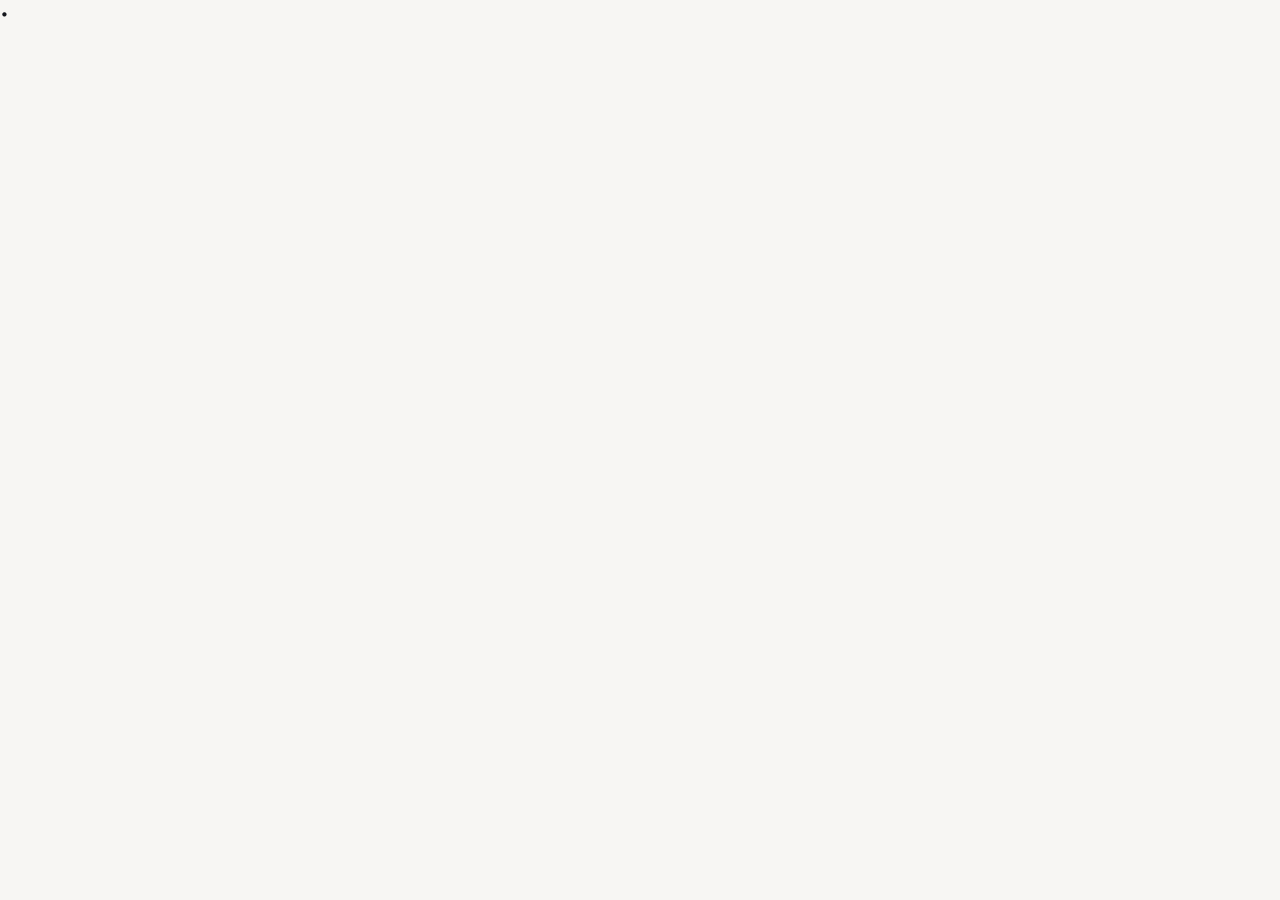
==== about.html @ 6ec67ba0 "first commit" ====
<!DOCTYPE html>
<html lang="en">
<head>
    <meta charset="UTF-8" />
    <meta name="viewport" content="width=device-width, initial-scale=1.0" />
    <title>About · Daniel Ogunlade</title>
    <link rel="preconnect" href="https://fonts.googleapis.com" />
    <link href="https://fonts.googleapis.com/css2?family=Sora:wght@400;500;600;700;800&family=Inter:wght@300;400;500;600&family=IBM+Plex+Mono:wght@400;500;600&display=swap" rel="stylesheet" />
    <link rel="shortcut icon" href="images\logo\favicon.ico" type="image/x-icon" />
    <link rel="stylesheet" href="https://cdn.jsdelivr.net/npm/bootstrap-icons@1.11.3/font/bootstrap-icons.min.css" />
    <link rel="stylesheet" href="assets/css/style.css" />
    <script src="assets/js/theme-init.js"></script>
</head>
<body>


•



    <script src="assets/js/script.js"></script>
</body>
</html>
---- assets/css/style.css ----
:root,
[data-theme="light"] {
  --bg: #F7F6F3;
  --surface: #FFFFFF;
  --ink: #15171C;
  --muted: #5B6270;
  --muted-2: #8A8F9C;
  --border: #E5E3DD;
  --orange: #FF6B35;
  --orange-2: #CC4400;
  --orange-soft: #FFF0E8;
  --teal: #0E8C7F;
  --code-bg: #EFEDE7;
  --shadow: rgba(21, 23, 28, 0.06);
  --shadow-md: rgba(21, 23, 28, 0.12);
}

[data-theme="dark"] {
  --bg: #14151A;
  --surface: #1A1C23;
  --ink: #EDEEF2;
  --muted: #9CA1B0;
  --muted-2: #686D7C;
  --border: #2B2D36;
  --orange: #FF7D4D;
  --orange-2: #CC4400;
  --orange-soft: #2A1B12;
  --teal: #3FCBB8;
  --code-bg: #20222B;
  --shadow: rgba(0, 0, 0, 0.35);
  --shadow-md: rgba(0, 0, 0, 0.5);
}

* { box-sizing: border-box; margin: 0; padding: 0; }
html { scroll-behavior: smooth; }
body {
  background: var(--bg);
  color: var(--ink);
  font-family: 'Inter', sans-serif;
  font-weight: 300;
  line-height: 1.7;
  transition: background 0.25s, color 0.25s;
  overflow-x: hidden;
}

body.mobile-nav-open {
  overflow: hidden;
}

a { color: inherit; text-decoration: none; }

::selection { background: var(--orange); color: #fff; }

.wrap {
  max-width: 1100px;
  margin: 0 auto;
  padding: 0 1.75rem;
}

.eyebrow {
  font-family: 'IBM Plex Mono', monospace;
  font-size: 0.75rem;
  color: var(--orange);
  letter-spacing: 0.02em;
  display: inline-flex;
  align-items: center;
  gap: 0.55rem;
  margin-bottom: 1rem;
  text-transform: uppercase;
}

.eyebrow::before {
  content: '';
  width: 7px;
  height: 7px;
  background: var(--orange);
  border-radius: 1px;
  transform: rotate(45deg);
  flex-shrink: 0;
}

.font-display { font-family: 'Sora', sans-serif; }
.font-mono { font-family: 'IBM Plex Mono', monospace; }

nav {
  position: sticky;
  top: 0;
  z-index: 200;
  padding: 1rem 0;
  background: color-mix(in srgb, var(--bg) 88%, transparent);
  backdrop-filter: blur(14px);
  border-bottom: 1px solid var(--border);
}

nav .wrap {
  display: flex;
  align-items: center;
  justify-content: space-between;
  gap: 1rem;
}

.mobile-nav-toggle,
.mobile-nav-close {
  display: none;
  border: 1px solid var(--border);
  background: var(--surface);
  color: var(--muted);
  width: 40px;
  height: 40px;
  border-radius: 10px;
  align-items: center;
  justify-content: center;
  cursor: pointer;
}

.mobile-nav-overlay {
  position: fixed;
  inset: 0;
  background: rgba(15, 17, 24, 0.45);
  backdrop-filter: blur(4px);
  opacity: 0;
  visibility: hidden;
  transition: all 0.25s ease;
  z-index: 240;
}

.mobile-nav-overlay.active {
  opacity: 1;
  visibility: visible;
}

.mobile-nav-panel {
  position: fixed;
  top: 0;
  right: 0;
  width: min(320px, 86vw);
  height: 100vh;
  background: var(--surface);
  border-left: 1px solid var(--border);
  box-shadow: -12px 0 40px var(--shadow-md);
  transform: translateX(102%);
  transition: transform 0.28s ease;
  z-index: 260;
  padding: 1.2rem;
}

.mobile-nav-panel.active {
  transform: translateX(0);
}

.mobile-nav-head {
  display: flex;
  justify-content: space-between;
  align-items: center;
  margin-bottom: 1.2rem;
}

.mobile-nav-links {
  list-style: none;
  display: grid;
  gap: 0.4rem;
}

.mobile-nav-links a {
  display: block;
  padding: 0.8rem 0.7rem;
  border-radius: 10px;
  color: var(--muted);
}

.mobile-nav-links a:hover,
.mobile-nav-links a.active {
  background: var(--orange-soft);
  color: var(--orange);
}

.nav-logo {
  font-family: 'Sora', sans-serif;
  font-weight: 700;
  font-size: 1.05rem;
  display: inline-flex;
  align-items: center;
  gap: 0.4rem;
}

.nav-logo .bracket { color: var(--orange); }

.nav-links {
  display: flex;
  align-items: center;
  gap: 1.2rem;
  list-style: none;
}

.nav-links a {
  color: var(--muted);
  font-size: 0.92rem;
  transition: color 0.2s ease;
}

.nav-links a:hover,
.nav-links a.active {
  color: var(--ink);
}

.nav-right {
  display: flex;
  align-items: center;
  gap: 0.75rem;
}

.theme-toggle {
  width: 38px;
  height: 38px;
  border-radius: 9px;
  border: 1px solid var(--border);
  background: var(--surface);
  color: var(--muted);
  display: flex;
  align-items: center;
  justify-content: center;
  cursor: pointer;
}

.theme-toggle:hover { color: var(--orange); border-color: var(--orange); }

.hero {
  padding: 4.5rem 0 2rem;
}

.hero-card,
.panel,
.project-card,
.summary-panel,
.contact-card,
.cred-card,
.skill-card {
  background: var(--surface);
  border: 1px solid var(--border);
  border-radius: 24px;
  box-shadow: 0 14px 38px var(--shadow);
}

.hero-card {
  display: grid;
  grid-template-columns: 1.1fr 0.9fr;
  gap: 2rem;
  align-items: center;
  padding: 2rem;
  position: relative;
  overflow: hidden;
  isolation: isolate;
  background: linear-gradient(135deg, color-mix(in srgb, var(--surface) 92%, transparent), color-mix(in srgb, var(--orange-soft) 35%, transparent));
}

.hero-card::before,
.hero-card::after {
  content: '';
  position: absolute;
  border-radius: 999px;
  filter: blur(20px);
  opacity: 0.4;
  z-index: -1;
}

.hero-card::before {
  width: 180px;
  height: 180px;
  background: var(--orange);
  top: -50px;
  right: -40px;
}

.hero-card::after {
  width: 140px;
  height: 140px;
  background: var(--teal);
  bottom: -40px;
  left: -20px;
}

.hero-title {
  font-family: 'Sora', sans-serif;
  font-size: clamp(2rem, 4vw, 3rem);
  line-height: 1.1;
  margin-bottom: 1rem;
  letter-spacing: -0.02em;
}

.hero-copy {
  color: var(--muted);
  max-width: 620px;
  font-size: 1rem;
  line-height: 1.8;
}

.hero-actions {
  display: flex;
  gap: 0.8rem;
  flex-wrap: wrap;
  margin-top: 1.4rem;
}

.btn-primary,
.btn-secondary {
  display: inline-flex;
  align-items: center;
  justify-content: center;
  gap: 0.5rem;
  padding: 0.8rem 1.1rem;
  border-radius: 999px;
  font-weight: 600;
  border: 1px solid transparent;
  transition: transform 0.2s ease, box-shadow 0.2s ease;
}

.btn-primary {
  background: var(--orange);
  color: #fff;
}

.btn-secondary {
  background: var(--surface);
  color: var(--ink);
  border-color: var(--border);
}

.btn-primary:hover,
.btn-secondary:hover {
  transform: translateY(-2px);
}

.page-section {
  padding: 2rem 0 3rem;
}

.section-head {
  margin-bottom: 1.2rem;
}

.section-head h2,
.panel h2,
.summary-panel h2 {
  font-family: 'Sora', sans-serif;
  font-size: 1.35rem;
  margin-bottom: 0.4rem;
}

.section-desc,
.panel p,
.summary-panel p,
.project-desc,
.card-copy {
  color: var(--muted);
}

.grid-two {
  display: grid;
  grid-template-columns: 1fr 1fr;
  gap: 1.4rem;
}

.panel {
  padding: 1.3rem;
}

.project-grid {
  display: grid;
  grid-template-columns: repeat(2, minmax(0, 1fr));
  gap: 1.2rem;
}

.project-card {
  padding: 1.1rem;
  display: flex;
  flex-direction: column;
  gap: 0.8rem;
  transition: transform 0.2s ease, box-shadow 0.2s ease;
}

.project-card:hover {
  transform: translateY(-3px);
  box-shadow: 0 16px 40px color-mix(in srgb, var(--shadow) 70%, transparent);
}

.project-card img {
  width: 100%;
  height: 180px;
  object-fit: cover;
  border-radius: 14px;
}

.project-title {
  font-family: 'Sora', sans-serif;
  font-size: 1.1rem;
  font-weight: 700;
}

.project-meta,
.project-tags {
  display: flex;
  flex-wrap: wrap;
  gap: 0.45rem;
}

.tag {
  font-size: 0.72rem;
  padding: 0.35rem 0.6rem;
  border-radius: 999px;
  background: var(--orange-soft);
  color: var(--orange);
}

.project-links {
  display: flex;
  gap: 0.8rem;
  flex-wrap: wrap;
  margin-top: auto;
}

.project-links a {
  color: var(--orange);
  font-weight: 600;
}

.summary-panel {
  padding: 1.2rem;
  background: linear-gradient(135deg, color-mix(in srgb, var(--surface) 92%, transparent), color-mix(in srgb, var(--orange-soft) 30%, transparent));
  margin-bottom: 1rem;
}

.contact-card {
  padding: 2rem;
  text-align: center;
}

.contact-card .contact-row {
  display: flex;
  justify-content: center;
  gap: 0.8rem;
  flex-wrap: wrap;
  margin-top: 1rem;
}

.social-row {
  display: flex;
  justify-content: center;
  gap: 0.8rem;
  flex-wrap: wrap;
  margin-top: 1.25rem;
}

.social-link {
  display: grid;
  place-items: center;
  width: 42px;
  height: 42px;
  border-radius: 999px;
  border: 1px solid var(--border);
  background: var(--surface);
}

.social-link:hover {
  border-color: var(--orange);
  color: var(--orange);
}

footer {
  padding: 2rem 0 3rem;
  color: var(--muted);
}

.footer-row {
  display: flex;
  justify-content: space-between;
  align-items: center;
  gap: 1rem;
  flex-wrap: wrap;
  border-top: 1px solid var(--border);
  padding-top: 1.25rem;
}

@media (max-width: 820px) {
  .grid-two,
  .hero-card,
  .project-grid {
    grid-template-columns: 1fr;
  }
  .nav-links { display: none; }
  .mobile-nav-toggle { display: inline-flex; }
  .hero { padding-top: 3.5rem; }
}
/* ─── Shared styles are loaded from css/style.css ─── */
    
        .theme-dropdown {
            position: absolute;
            top: calc(100% + 8px);
            right: 0;
            background: var(--surface);
            border: 1px solid var(--border);
            border-radius: 10px;
            box-shadow: 0 12px 28px var(--shadow-md);
            padding: 5px;
            width: 150px;
            opacity: 0;
            visibility: hidden;
            transform: translateY(-6px);
            transition: all 0.18s;
            z-index: 50;
        }
    
        .theme-dropdown.open {
            opacity: 1;
            visibility: visible;
            transform: translateY(0);
        }
    
        .theme-option {
            display: flex;
            align-items: center;
            gap: 8px;
            width: 100%;
            border: none;
            background: none;
            padding: 7px 10px;
            border-radius: 7px;
            cursor: pointer;
            font-size: 0.82rem;
            color: var(--ink);
            font-family: 'Inter', sans-serif;
            transition: background 0.15s;
        }
    
        .theme-option:hover {
            background: var(--code-bg);
        }
    
        .theme-option.current {
            color: var(--orange);
            font-weight: 600;
        }
    
        .theme-option .check {
            margin-left: auto;
            opacity: 0;
        }
    
        .theme-option.current .check {
            opacity: 1;
        }
    
        .nav-cta {
            font-family: 'IBM Plex Mono', monospace;
            font-size: 0.78rem;
            background: var(--orange);
            color: #fff;
            padding: 0.55rem 1.15rem;
            border-radius: 6px;
            transition: all 0.2s;
            display: flex;
            align-items: center;
            gap: 0.4rem;
            white-space: nowrap;
        }
    
        .nav-cta:hover {
            transform: translateY(-1px);
            box-shadow: 0 6px 16px var(--shadow-md);
        }
    
        .nav-toggle {
            display: none;
            background: none;
            border: 1px solid var(--border);
            border-radius: 8px;
            width: 38px;
            height: 38px;
            color: var(--ink);
            font-size: 1.1rem;
            cursor: pointer;
            align-items: center;
            justify-content: center;
            flex-shrink: 0;
        }
    
        /* ─── Mobile drawer ─── */
        .mobile-nav-panel {
            position: fixed;
            top: 0;
            right: 0;
            height: 100vh;
            width: min(80vw, 320px);
            background: var(--surface);
            border-left: 1px solid var(--border);
            z-index: 300;
            transform: translateX(100%);
            transition: transform 0.3s ease;
            display: flex;
            flex-direction: column;
            padding: 1.5rem;
            box-shadow: -10px 0 40px var(--shadow-md);
        }
    
        .mobile-nav-panel.open {
            transform: translateX(0);
        }
    
        .mobile-nav-head {
            display: flex;
            justify-content: space-between;
            align-items: center;
            margin-bottom: 2rem;
        }
    
        .mobile-nav-close {
            background: none;
            border: 1px solid var(--border);
            border-radius: 8px;
            width: 34px;
            height: 34px;
            color: var(--ink);
            font-size: 1rem;
            cursor: pointer;
        }
    
        .mobile-nav-links {
            list-style: none;
            display: flex;
            flex-direction: column;
            gap: 0.3rem;
        }
    
        .mobile-nav-links a {
            display: block;
            padding: 0.85rem 0.5rem;
            font-size: 1rem;
            font-weight: 500;
            color: var(--ink);
            border-bottom: 1px solid var(--border);
        }
    
        .mobile-nav-footer {
            margin-top: auto;
            display: flex;
            flex-direction: column;
            gap: 0.7rem;
        }
    
        .mobile-nav-overlay {
            position: fixed;
            inset: 0;
            background: rgba(0, 0, 0, 0.4);
            z-index: 250;
            opacity: 0;
            visibility: hidden;
            transition: opacity 0.3s ease;
        }
    
        .mobile-nav-overlay.open {
            opacity: 1;
            visibility: visible;
        }
    
        /* ═══════════════════════ HERO — COMBINED ═══════════════════════ */
        #hero {
            min-height: 100vh;
            display: flex;
            align-items: center;
            padding: 6rem 0 3rem;
            position: relative;
        }
    
        .hero-grid {
            display: grid;
            grid-template-columns: 1.05fr 0.95fr;
            gap: 3rem;
            align-items: center;
            width: 100%;
        }
    
        /* ─── Left content ─── */
        .hero-badge {
            display: inline-flex;
            align-items: center;
            gap: 0.5rem;
            background: color-mix(in srgb, var(--orange) 12%, transparent);
            color: var(--orange);
            padding: 0.35rem 1.2rem;
            border-radius: 50px;
            font-size: 0.75rem;
            font-weight: 600;
            letter-spacing: 0.3px;
            border: 1px solid color-mix(in srgb, var(--orange) 20%, transparent);
            font-family: 'IBM Plex Mono', monospace;
            margin-bottom: 1.2rem;
            opacity: 0;
            transform: translateY(16px);
            animation: fadeUp 0.7s 0.05s forwards;
        }
    
        .hero-title {
            font-family: 'Sora', sans-serif;
            font-size: clamp(2.6rem, 5.2vw, 4.2rem);
            font-weight: 800;
            line-height: 1.08;
            letter-spacing: -2px;
            margin-bottom: 1.2rem;
            opacity: 0;
            transform: translateY(18px);
            animation: fadeUp 0.7s 0.12s forwards;
        }
    
        .hero-title .highlight {
            background: linear-gradient(135deg, var(--orange), color-mix(in srgb, var(--orange) 70%, #000));
            -webkit-background-clip: text;
            -webkit-text-fill-color: var(--orange);
            background-clip: text;
        }
    
        .hero-sub {
            font-size: 1.05rem;
            color: var(--muted);
            max-width: 500px;
            line-height: 1.75;
            margin-bottom: 2rem;
            opacity: 0;
            transform: translateY(18px);
            animation: fadeUp 0.7s 0.22s forwards;
        }
    
        .hero-actions {
            display: flex;
            gap: 0.9rem;
            flex-wrap: wrap;
            opacity: 0;
            transform: translateY(18px);
            animation: fadeUp 0.7s 0.34s forwards;
        }
    
        .btn-primary {
            display: inline-flex;
            align-items: center;
            gap: 0.6rem;
            background: var(--orange);
            color: #fff;
            padding: 0.85rem 2rem;
            border-radius: 50px;
            font-weight: 600;
            font-size: 0.92rem;
            border: none;
            cursor: pointer;
            transition: all 0.3s ease;
            box-shadow: 0 8px 30px color-mix(in srgb, var(--orange) 30%, transparent);
        }
    
        .btn-primary:hover {
            background: color-mix(in srgb, var(--orange) 80%, #000);
            transform: translateY(-3px);
            box-shadow: 0 12px 40px color-mix(in srgb, var(--orange) 40%, transparent);
        }
    
        .btn-secondary {
            display: inline-flex;
            align-items: center;
            gap: 0.6rem;
            background: transparent;
            color: var(--ink);
            padding: 0.85rem 2rem;
            border-radius: 50px;
            font-weight: 600;
            font-size: 0.92rem;
            border: 1.5px solid var(--border);
            cursor: pointer;
            transition: all 0.3s ease;
        }
    
        .btn-secondary:hover {
            border-color: var(--orange);
            color: var(--orange);
            transform: translateY(-3px);
            background: color-mix(in srgb, var(--orange) 5%, transparent);
        }
    
        /* ─── Tech tags ─── */
        .hero-tags {
            display: flex;
            gap: 0.5rem;
            margin-top: 1.8rem;
            flex-wrap: wrap;
            opacity: 0;
            transform: translateY(18px);
            animation: fadeUp 0.7s 0.46s forwards;
        }
    
        .hero-tag {
            font-family: 'IBM Plex Mono', monospace;
            font-size: 0.7rem;
            color: var(--muted);
            border: 1px solid var(--border);
            padding: 0.3rem 0.7rem;
            border-radius: 5px;
            background: var(--surface);
        }
    
        /* ─── Stats ─── */
        #stats {
            padding: 1.25rem 0 0;
            margin-top: -90px;
            margin-bottom: 50px;
        }

        .hero-stats {
            display: flex;
            gap: clamp(1.4rem, 3vw, 3rem);
            align-items: center;
            justify-content: space-between;
            width: 100%;
            padding: 1.1rem 0 0;
            border-top: 3px solid var(--border);
            opacity: 0;
            transform: translateY(18px);
            animation: fadeUp 0.7s 0.58s forwards;
            flex-wrap: wrap;
        }

        .stat-item {
            flex: 1 1 150px;
            min-width: 0;
            padding: 0.35rem 0;
        }

        .stat-item h3 {
            font-size: 2rem;
            font-weight: 800;
            color: var(--ink);
            line-height: 1.1;
        }

        .stat-item h3 span {
            color: var(--orange);
        }

        .stat-item p {
            color: var(--muted-2);
            font-size: 0.82rem;
            font-weight: 500;
            margin-top: 4px;
        }
    
        /* ─── Right: Avatar + floating badges ─── */
        .hero-visual {
            display: flex;
            justify-content: center;
            align-items: center;
            position: relative;
            opacity: 0;
            transform: scale(0.94);
            animation: fadeUp 0.8s 0.2s forwards;
        }
    
        .hero-avatar {
            width: 260px;
            height: 260px;
            border-radius: 50%;
            background: linear-gradient(135deg, var(--orange), color-mix(in srgb, var(--orange) 70%, #000));
            display: flex;
            align-items: center;
            justify-content: center;
            font-size: 5.5rem;
            font-weight: 800;
            color: #fff;
            margin-bottom: 20px;
            box-shadow: 0 30px 80px color-mix(in srgb, var(--orange) 25%, transparent);
            position: relative;
            user-select: none;
            font-family: 'Sora', sans-serif;
        }
    
        .hero-avatar::after {
            content: '';
            position: absolute;
            inset: -8px;
            border-radius: 50%;
            border: 2px solid color-mix(in srgb, var(--orange) 20%, transparent);
            animation: pulse-ring 3s ease-in-out infinite;
        }
    
        @keyframes pulse-ring {
    
            0%,
            100% {
                transform: scale(1);
                opacity: 0.6;
            }
    
            50% {
                transform: scale(1.06);
                opacity: 0.2;
            }
        }
    
        .floating-badge {
            position: absolute;
            background: var(--surface);
            border: 1px solid var(--border);
            padding: 0.6rem 1.1rem;
            border-radius: 12px;
            font-size: 0.72rem;
            font-weight: 500;
            color: var(--muted);
            display: flex;
            align-items: center;
            gap: 0.5rem;
            box-shadow: var(--shadow-md);
            backdrop-filter: blur(4px);
            animation: float 5s ease-in-out infinite;
            white-space: nowrap;
        }
    
        .floating-badge i {
            color: var(--orange);
            font-size: 0.95rem;
        }
    
        .floating-badge:nth-child(2) {
            top: 6%;
            right: -8%;
            animation-delay: 0.3s;
        }
    
        .floating-badge:nth-child(3) {
            bottom: 18%;
            left: -14%;
            animation-delay: 1s;
        }
    
        .floating-badge:nth-child(4) {
            bottom: 2%;
            right: -6%;
            animation-delay: 1.8s;
        }
    
        @keyframes float {
    
            0%,
            100% {
                transform: translateY(0);
            }
    
            50% {
                transform: translateY(-12px);
            }
        }
    
        /* ─── Commit‑panel (the unique "training log" card) ─── */
        .commit-panel {
            background: var(--surface);
            border: 1px solid var(--border);
            border-radius: 14px;
            overflow: hidden;
            box-shadow: 0 24px 60px -20px var(--shadow-md);
            opacity: 0;
            transform: translateY(18px) scale(0.98);
            animation: fadeUp 0.8s 0.35s forwards;
            margin-top: 0.5rem;
        }
    
        .commit-bar {
            display: flex;
            align-items: center;
            gap: 0.5rem;
            padding: 0.7rem 1rem;
            background: var(--code-bg);
            border-bottom: 1px solid var(--border);
        }
    
        .commit-dot {
            width: 10px;
            height: 10px;
            border-radius: 50%;
        }
    
        .commit-bar-title {
            margin-left: 0.5rem;
            font-family: 'IBM Plex Mono', monospace;
            font-size: 0.7rem;
            color: var(--muted);
        }
    
        .commit-body {
            padding: 1.2rem 1.2rem 0.4rem;
            font-family: 'IBM Plex Mono', monospace;
            font-size: 0.76rem;
        }
    
        .commit-row {
            display: flex;
            gap: 0.7rem;
            padding: 0.6rem 0;
            border-bottom: 1px solid var(--border);
        }
    
        .commit-row:last-child {
            border-bottom: none;
        }
    
        .commit-hash {
            color: var(--teal);
            flex-shrink: 0;
        }
    
        .commit-msg {
            color: var(--ink);
            flex: 1;
        }
    
        .commit-meta {
            color: var(--muted-2);
            font-size: 0.7rem;
            white-space: nowrap;
        }
    
        .commit-footer {
            padding: 0.8rem 1.2rem;
            background: var(--code-bg);
            border-top: 1px solid var(--border);
            display: flex;
            justify-content: space-between;
            align-items: center;
            font-family: 'IBM Plex Mono', monospace;
            font-size: 0.7rem;
            color: var(--muted);
        }
    
        .commit-footer .verify {
            color: var(--orange);
            display: flex;
            align-items: center;
            gap: 0.3rem;
        }
    
        .reveal {
            opacity: 0;
            transform: translateY(26px);
            transition: opacity 0.65s ease, transform 0.65s ease;
        }
    
        .reveal.visible {
            opacity: 1;
            transform: translateY(0);
        }
    
        /* ═══════════════════════ SECTION SCAFFOLD ═══════════════════════ */
        section {
            padding: 5.5rem 0;
        }
    
        .section-head {
            margin-bottom: 2.6rem;
            max-width: 560px;
        }
    
        .section-title {
            font-family: 'Sora', sans-serif;
            font-size: clamp(1.7rem, 3vw, 2.3rem);
            font-weight: 700;
            line-height: 1.2;
        }
    
        .section-desc {
            color: var(--muted);
            margin-top: 0.85rem;
            line-height: 1.7;
            font-size: 0.95rem;
        }
    
        /* ═══════════════════════ ABOUT ═══════════════════════ */
        #about {
            background: var(--surface);
            border-top: 1px solid var(--border);
            border-bottom: 1px solid var(--border);
        }
    
        .about-grid {
            display: grid;
            grid-template-columns: 0.85fr 1.15fr;
            gap: 3.2rem;
            align-items: start;
        }
    
        .about-text p {
            color: var(--muted);
            line-height: 1.8;
            margin-bottom: 1.1rem;
            font-size: 0.95rem;
        }
    
        .about-text strong {
            color: var(--ink);
            font-weight: 500;
        }
    
        .cert-card {
            background: var(--bg);
            border: 1px solid var(--border);
            border-radius: 10px;
            padding: 1.4rem;
        }
    
        .cert-card-head {
            display: flex;
            align-items: center;
            gap: 0.7rem;
            margin-bottom: 0.9rem;
        }
    
        .cert-icon {
            width: 38px;
            height: 38px;
            border-radius: 8px;
            background: var(--orange-soft);
            color: var(--orange);
            display: flex;
            align-items: center;
            justify-content: center;
            font-size: 1.05rem;
            flex-shrink: 0;
        }
    
        .cert-card-title {
            font-family: 'Sora', sans-serif;
            font-weight: 600;
            font-size: 0.95rem;
        }
    
        .cert-card-sub {
            font-size: 0.78rem;
            color: var(--muted);
            margin-top: 0.1rem;
        }
    
        .cert-detail {
            display: flex;
            justify-content: space-between;
            padding: 0.5rem 0;
            border-top: 1px solid var(--border);
            font-size: 0.82rem;
        }
    
        .cert-detail .label {
            color: var(--muted);
        }
    
        .cert-detail .value {
            font-family: 'IBM Plex Mono', monospace;
            font-size: 0.76rem;
            color: var(--ink);
        }
    
        /* ═══════════════════════ SKILLS ═══════════════════════ */
        .skills-grid {
            display: grid;
            grid-template-columns: repeat(3, 1fr);
            gap: 1rem;
        }
    
        .skill-card {
            background: var(--surface);
            border: 1px solid var(--border);
            border-radius: 10px;
            padding: 1.5rem;
            transition: all 0.25s;
        }
    
        .skill-card:hover {
            border-color: var(--orange);
            transform: translateY(-3px);
        }
    
        .skill-card-head {
            display: flex;
            align-items: center;
            gap: 0.6rem;
            margin-bottom: 1rem;
        }
    
        .skill-icon {
            width: 34px;
            height: 34px;
            border-radius: 7px;
            display: flex;
            align-items: center;
            justify-content: center;
            font-size: 1rem;
            flex-shrink: 0;
        }
    
        .skill-card-title {
            font-family: 'Sora', sans-serif;
            font-weight: 600;
            font-size: 0.98rem;
        }
    
        .skill-tags {
            display: flex;
            flex-wrap: wrap;
            gap: 0.4rem;
        }
    
        .skill-tag {
            font-family: 'IBM Plex Mono', monospace;
            font-size: 0.7rem;
            background: var(--code-bg);
            border: 1px solid var(--border);
            color: var(--muted);
            padding: 0.3rem 0.6rem;
            border-radius: 5px;
        }
    
        /* ═══════════════════════ PROJECTS ═══════════════════════ */
        #projects {
            background: var(--surface);
            border-top: 1px solid var(--border);
            border-bottom: 1px solid var(--border);
        }
    
        .projects-grid {
            display: grid;
            grid-template-columns: repeat(3, 1fr);
            gap: 1.2rem;
        }
    
        .project-card {
            background: var(--bg);
            border: 1px solid var(--border);
            border-radius: 12px;
            overflow: hidden;
            transition: all 0.3s;
            display: flex;
            flex-direction: column;
        }
    
        .project-card:hover {
            border-color: var(--orange);
            transform: translateY(-3px);
        }
    
        .project-card img {
            transition: all 0.3s;
            object-fit: cover;
            width: 100%;
            height: 100%;
        }
    
        .project-card:hover img {
            transform: scale(1.05);
        }
    
        .project-thumb {
            height: 150px;
            display: flex;
            align-items: center;
            justify-content: center;
            background: var(--code-bg);
            border-bottom: 1px solid var(--border);
            position: relative;
        }
    
        .project-thumb i {
            font-size: 2.1rem;
            color: var(--muted-2);
        }
    
        .project-thumb .placeholder-badge {
            position: absolute;
            top: 0.7rem;
            right: 0.7rem;
            font-family: 'IBM Plex Mono', monospace;
            font-size: 0.6rem;
            background: var(--orange-soft);
            color: var(--orange);
            padding: 0.2rem 0.5rem;
            border-radius: 4px;
        }
    
        .project-body {
            padding: 1.3rem;
            display: flex;
            flex-direction: column;
            flex: 1;
        }
    
        .project-title {
            font-family: 'Sora', sans-serif;
            font-weight: 600;
            font-size: 1.02rem;
            margin-bottom: 0.5rem;
        }
    
        .project-desc {
            color: var(--muted);
            font-size: 0.85rem;
            line-height: 1.6;
            margin-bottom: 1rem;
            flex: 1;
        }
    
        .project-stack {
            display: flex;
            flex-wrap: wrap;
            gap: 0.35rem;
            margin-bottom: 1rem;
        }
    
        .project-links {
            display: flex;
            gap: 1rem;
        }
    
        .project-link {
            font-size: 0.8rem;
            color: var(--orange);
            display: flex;
            align-items: center;
            gap: 0.35rem;
            transition: gap 0.2s;
        }
    
        .project-link:hover {
            gap: 0.55rem;
        }
    
        /* ═══════════════════════ JOURNEY / TIMELINE ═══════════════════════ */
        .build-log {
            position: relative;
            padding-left: 2.2rem;
        }
    
        .build-log::before {
            content: '';
            position: absolute;
            left: 5px;
            top: 6px;
            bottom: 6px;
            width: 1px;
            background: linear-gradient(to bottom, var(--orange), var(--border));
        }
    
        .log-item {
            position: relative;
            padding-bottom: 2.2rem;
        }
    
        .log-item:last-child {
            padding-bottom: 0;
        }
    
        .log-dot {
            position: absolute;
            left: -2.2rem;
            top: 4px;
            width: 11px;
            height: 11px;
            border-radius: 50%;
            background: var(--orange);
            border: 2px solid var(--bg);
            box-shadow: 0 0 0 1px var(--border);
        }
    
        .log-date {
            font-family: 'IBM Plex Mono', monospace;
            font-size: 0.74rem;
            color: var(--orange);
            margin-bottom: 0.3rem;
        }
    
        .log-title {
            font-family: 'Sora', sans-serif;
            font-size: 1.05rem;
            font-weight: 600;
        }
    
        .log-desc {
            color: var(--muted);
            font-size: 0.88rem;
            line-height: 1.7;
            margin-top: 0.4rem;
            max-width: 540px;
        }
    
        /* ═══════════════════════ CREDENTIALS ═══════════════════════ */
        #credentials {
            background: var(--surface);
            border-top: 1px solid var(--border);
            border-bottom: 1px solid var(--border);
        }
    
        .certs-grid {
            display: grid;
            grid-template-columns: repeat(auto-fit, minmax(200px, 1fr));
            gap: 1.2rem;
        }
    
        .cred-card {
            background: var(--bg);
            border: 1px solid var(--border);
            padding: 1.8rem 1.5rem;
            border-radius: 12px;
            text-align: center;
            transition: all 0.25s;
        }
    
        .cred-card:hover {
            border-color: var(--orange);
            transform: scale(1.02);
        }
    
        .cred-card i {
            font-size: 2.4rem;
            color: var(--orange);
            margin-bottom: 0.6rem;
        }
    
        .cred-card h5 {
            font-weight: 600;
            font-size: 0.95rem;
            color: var(--ink);
        }
    
        .cred-card p {
            color: var(--muted-2);
            font-size: 0.8rem;
            margin-top: 2px;
        }
    
        /* ═══════════════════════ CONTACT ═══════════════════════ */
        #contact {
            text-align: center;
        }
    
        .contact-card {
            background: var(--surface);
            border: 1px solid var(--border);
            border-radius: 16px;
            padding: 3.4rem 2rem;
            position: relative;
            overflow: hidden;
        }
    
        .contact-card::before {
            content: '';
            position: absolute;
            top: -40%;
            left: -10%;
            width: 60%;
            height: 180%;
            background: radial-gradient(circle, var(--orange-soft), transparent 65%);
            opacity: 0.7;
        }
    
        .contact-title {
            font-family: 'Sora', sans-serif;
            font-size: clamp(1.7rem, 3.5vw, 2.4rem);
            font-weight: 700;
            margin-bottom: 0.9rem;
            position: relative;
            z-index: 1;
        }
    
        .contact-desc {
            color: var(--muted);
            max-width: 460px;
            margin: 0 auto 1.8rem;
            line-height: 1.75;
            position: relative;
            z-index: 1;
        }
    
        .contact-row {
            display: flex;
            gap: 0.8rem;
            justify-content: center;
            flex-wrap: wrap;
            position: relative;
            z-index: 1;
            margin-bottom: 1.6rem;
        }
    
        .social-row {
            display: flex;
            gap: 0.8rem;
            justify-content: center;
            position: relative;
            z-index: 1;
        }
    
        .social-link {
            width: 42px;
            height: 42px;
            border-radius: 50%;
            border: 1px solid var(--border);
            display: flex;
            align-items: center;
            justify-content: center;
            font-size: 1.05rem;
            transition: all 0.22s;
            color: var(--muted);
        }
    
        .social-link:hover {
            border-color: var(--orange);
            color: var(--orange);
            transform: translateY(-2px);
        }
    
        /* ═══════════════════════ FOOTER ═══════════════════════ */
        footer {
            padding: 2.2rem 0;
            border-top: 1px solid var(--border);
        }
    
        .footer-row {
            display: flex;
            justify-content: space-between;
            align-items: center;
            flex-wrap: wrap;
            gap: 0.8rem;
        }
    
        .footer-text {
            font-size: 0.78rem;
            color: var(--muted);
            font-family: 'IBM Plex Mono', monospace;
        }
    
        .footer-link {
            font-size: 0.78rem;
            color: var(--muted);
            transition: color 0.2s;
        }
    
        .footer-link:hover {
            color: var(--orange);
        }
    
        /* ═══════════════════════ RESPONSIVE ═══════════════════════ */
        @media (max-width: 992px) {
            .hero-grid {
                grid-template-columns: 1fr;
                gap: 2rem;
                text-align: center;
            }
    
            /* ─── FLIP THE ORDER: visual on top, text below ─── */
            .hero-grid>div:first-child {
                /* text column */
                order: 2;
            }
    
            .hero-grid>div:last-child {
                /* visual column (avatar + commit) */
                order: 1;
            }
    
            .hero-visual {
                flex-direction: column !important;
                align-items: center;
                gap: 1.5rem;
            }
    
            /* ─── Avatar: SAME GRADIENT as desktop ─── */
            .hero-avatar {
                width: 220px;
                height: 220px;
                font-size: 4.5rem;
                flex-shrink: 0;
                background: linear-gradient(135deg, var(--orange), #CC4400) !important;
            }
    
            /* ─── Hide commit panel on mobile (cleaner) ─── */
            .commit-panel {
                display: none;
            }
    
            .floating-badge {
                display: none;
            }
    
            .hero-sub {
                max-width: 100%;
                margin-left: auto;
                margin-right: auto;
            }
    
            .hero-badge {
                margin-left: auto;
                margin-right: auto;
                background: var(--orange-2);
            }
    
            .hero-actions {
                justify-content: center;
            }
    
            .hero-tags {
                justify-content: center;
            }
    
            .hero-stats {
                justify-content: center;
            }
    
            .about-grid {
                grid-template-columns: 1fr;
                text-align: center;
            }
    
            .skills-grid {
                grid-template-columns: 1fr;
            }
    
            .projects-grid {
                grid-template-columns: 1fr;
            }
    
            .nav-links {
                display: none;
            }
    
            section {
                padding: 4rem 0;
            }
    
            .wrap {
                padding: 0 1.2rem;
            }
    
            .nav-toggle {
                display: flex;
            }
        }
    
        @media (max-width: 480px) {
            .nav-cta span {
                display: none;
            }
    
            .hero-avatar {
                width: 170px;
                height: 170px;
                font-size: 3.5rem;
                background: var(--orange-2);
            }
    
            .hero-title {
                font-size: clamp(2rem, 10vw, 2.8rem) !important;
                margin-top: 0.5rem;
            }
    
            .hero-badge {
                margin-left: auto;
                margin-right: auto;
                background: color-mix(in srgb, var(--orange) 12%, transparent) !important;
            }
    
            .hero-stats {
                gap: 1.5rem;
                flex-wrap: wrap;
            }
    
            .stat-item h3 {
                font-size: 1.5rem;
            }
    
            .commit-panel {
                display: none;
            }
    
            .commit-row {
                flex-wrap: wrap;
                gap: 0.3rem;
            }
    
            .commit-meta {
                white-space: normal;
            }
        }
    
        /* ═══════════════════════ ANIMATIONS ═══════════════════════ */
        @keyframes fadeUp {
            to {
                opacity: 1;
                transform: translateY(0) scale(1);
            }
        }
    
        /* ═══════════════════════ BOTTOM-RIGHT UI ═══════════════════════ */
        .br-bottom {
            position: fixed;
            right: 20px;
            bottom: 20px;
            display: flex;
            flex-direction: column;
            gap: 12px;
            z-index: 700;
            align-items: flex-end;
        }
    
        .br-btn {
            width: 56px;
            height: 56px;
            border-radius: 12px;
            background: var(--surface);
            border: 1px solid var(--border);
            box-shadow: 0 10px 30px var(--shadow-md);
            display: inline-grid;
            place-items: center;
            cursor: pointer;
            position: relative;
            overflow: hidden;
            color: var(--ink);
            transition: transform 0.12s ease, box-shadow 0.12s ease;
        }
    
        .br-btn:active {
            transform: translateY(1px);
        }
    
        .br-btn .bi {
            color: var(--orange);
            font-size: 1.25rem;
        }
    
        /* contact panel */
        .br-contact-panel {
            position: absolute;
            right: 70px;
            bottom: 0;
            width: 340px;
            max-width: calc(100vw - 100px);
            background: var(--surface);
            border: 1px solid var(--border);
            border-radius: 12px;
            padding: 12px;
            box-shadow: 0 20px 60px var(--shadow-md);
            transform: translateY(12px) scale(0.98);
            opacity: 0;
            visibility: hidden;
            transition: transform 0.16s ease, opacity 0.14s ease, visibility 0.16s;
        }
    
        .br-contact-panel.open {
            transform: translateY(0) scale(1);
            opacity: 1;
            visibility: visible;
        }
    
        .br-contact-panel form {
            display: flex;
            flex-direction: column;
            gap: 8px;
        }
    
        .br-contact-panel input,
        .br-contact-panel textarea {
            width: 100%;
            padding: 8px 10px;
            border: 1px solid var(--border);
            border-radius: 8px;
            background: var(--bg);
            color: var(--ink);
            font-family: inherit;
        }
    
        .br-contact-panel textarea {
            min-height: 84px;
            resize: vertical
        }
    
        .br-contact-row {
            display: flex;
            gap: 8px
        }
    
        .br-send {
            background: var(--orange);
            color: #fff;
            border: none;
            padding: 8px 12px;
            border-radius: 8px;
            cursor: pointer
        }
    
        .br-close {
            position: absolute;
            top: 8px;
            right: 8px;
            bottom: 8px;
            background: none;
            border: 1px solid var(--border);
            border-radius: 8px;
            color: var(--ink);
            padding: 6px;
            cursor: pointer
        }
    
        /* back-to-top progress fill */
        .br-back {
            position: relative;
        }
    
        .br-back::before {
            content: '';
            position: absolute;
            left: 0;
            top: 0;
            bottom: 0;
            width: var(--progress, 0%);
            background: linear-gradient(90deg, var(--orange), color-mix(in srgb, var(--orange) 70%, #000));
            opacity: 0.12;
            transition: width 0.12s linear;
            pointer-events: none
        }
    
        /* FULL-PAGE LOADER */
        .page-loader {
            position: fixed;
            inset: 0;
            display: flex;
            align-items: center;
            justify-content: center;
            flex-direction: column;
            gap: 14px;
            background: var(--surface);
            z-index: 1200;
            transition: opacity .35s ease, visibility .35s;
            -webkit-backdrop-filter: blur(6px);
            backdrop-filter: blur(6px);
        }
    
        .loader-wrap {
            display: flex;
            align-items: center;
            gap: 14px
        }
    
        .spinner {
            width: 84px;
            height: 84px;
            border-radius: 50%;
            background: conic-gradient(from 0deg, var(--orange), color-mix(in srgb, var(--orange) 60%, #000), var(--orange));
            animation: spin 1.6s linear infinite;
            display: grid;
            place-items: center;
            box-shadow: 0 12px 40px var(--shadow-md)
        }
    
        .spinner .inner {
            width: 62px;
            height: 62px;
            border-radius: 50%;
            background: var(--surface);
            display: grid;
            place-items: center;
            font-weight: 700;
            color: var(--orange);
            font-family: 'Sora', sans-serif;
            font-size: 1.2rem
        }
    
        @keyframes spin {
            to {
                transform: rotate(360deg)
            }
        }
    
        .loader-bar {
            width: 220px;
            height: 8px;
            border-radius: 999px;
            background: var(--code-bg);
            overflow: hidden;
            border: 1px solid var(--border)
        }
    
        .loader-fill {
            width: 0%;
            height: 100%;
            background: linear-gradient(90deg, var(--orange), color-mix(in srgb, var(--orange) 70%, #000));
            transition: width .25s linear
        }
    
        .page-loader.hidden {
            opacity: 0;
            visibility: hidden;
            pointer-events: none
        }
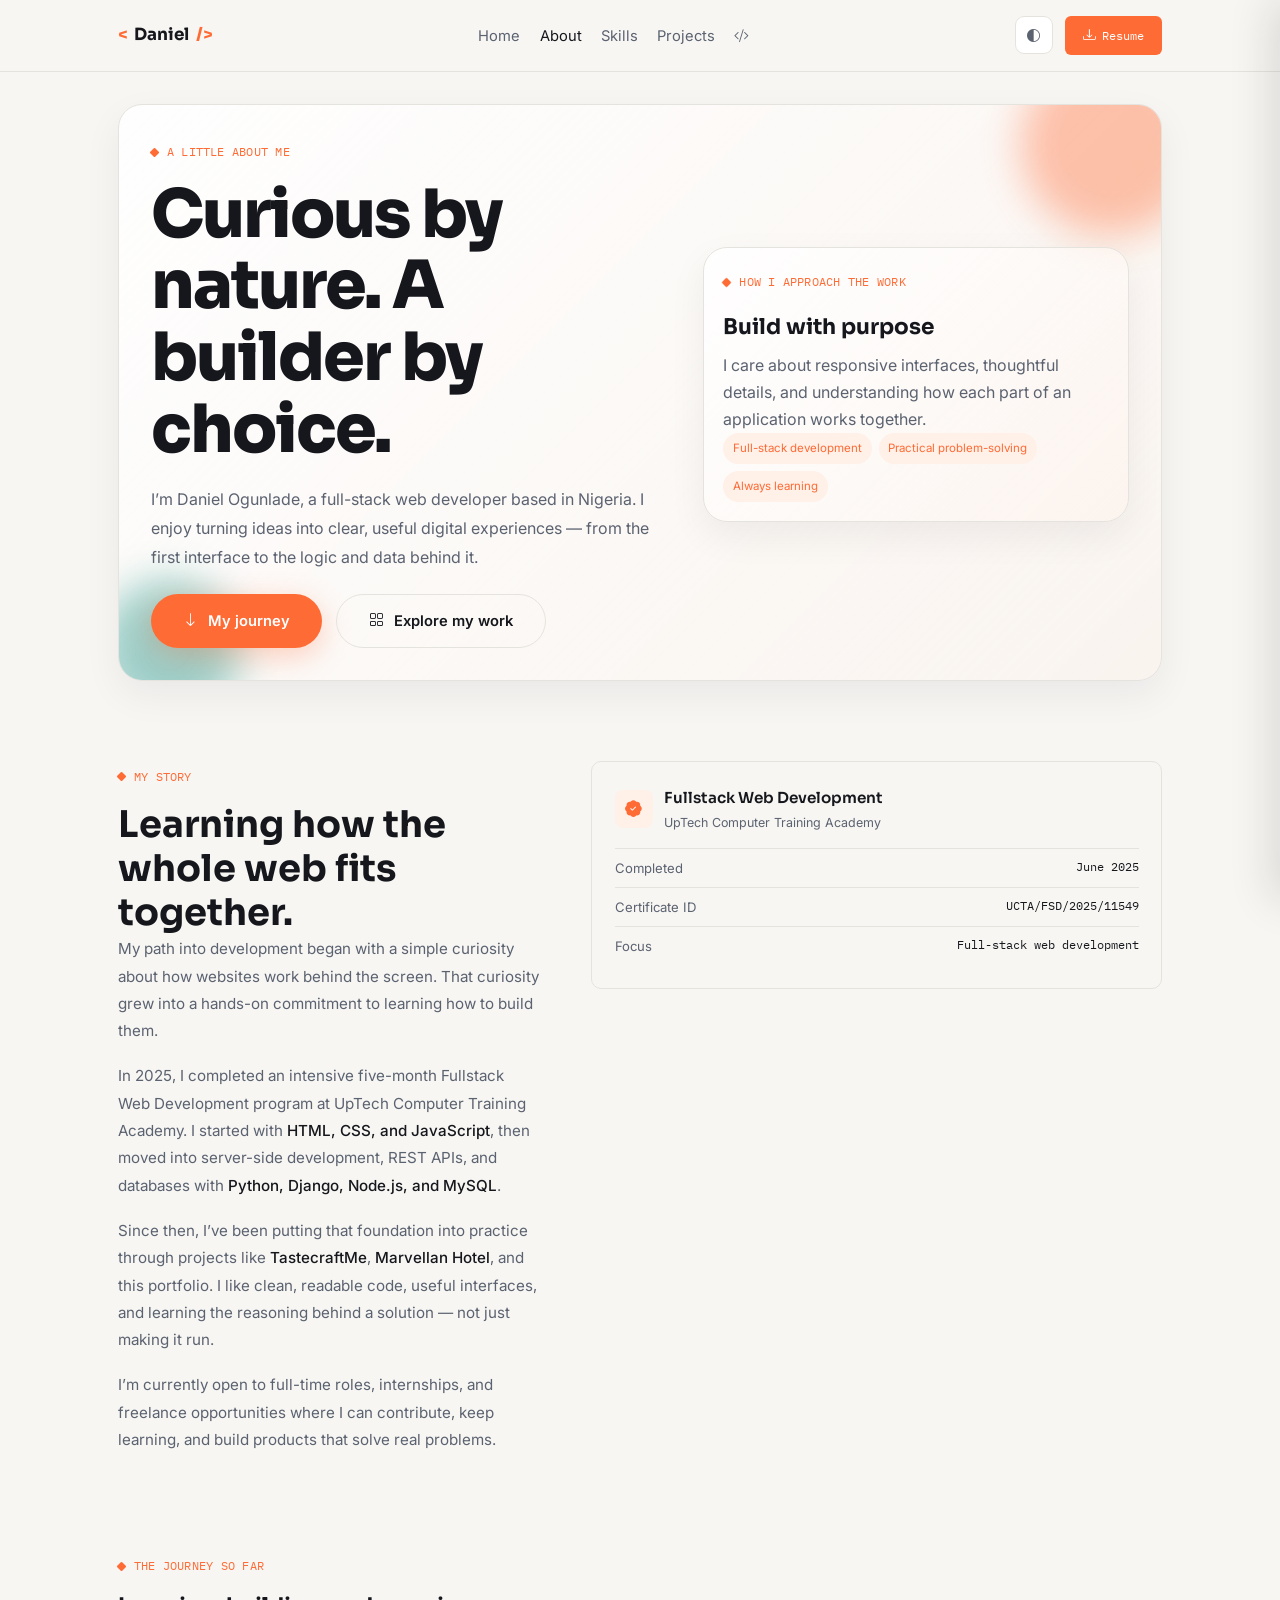
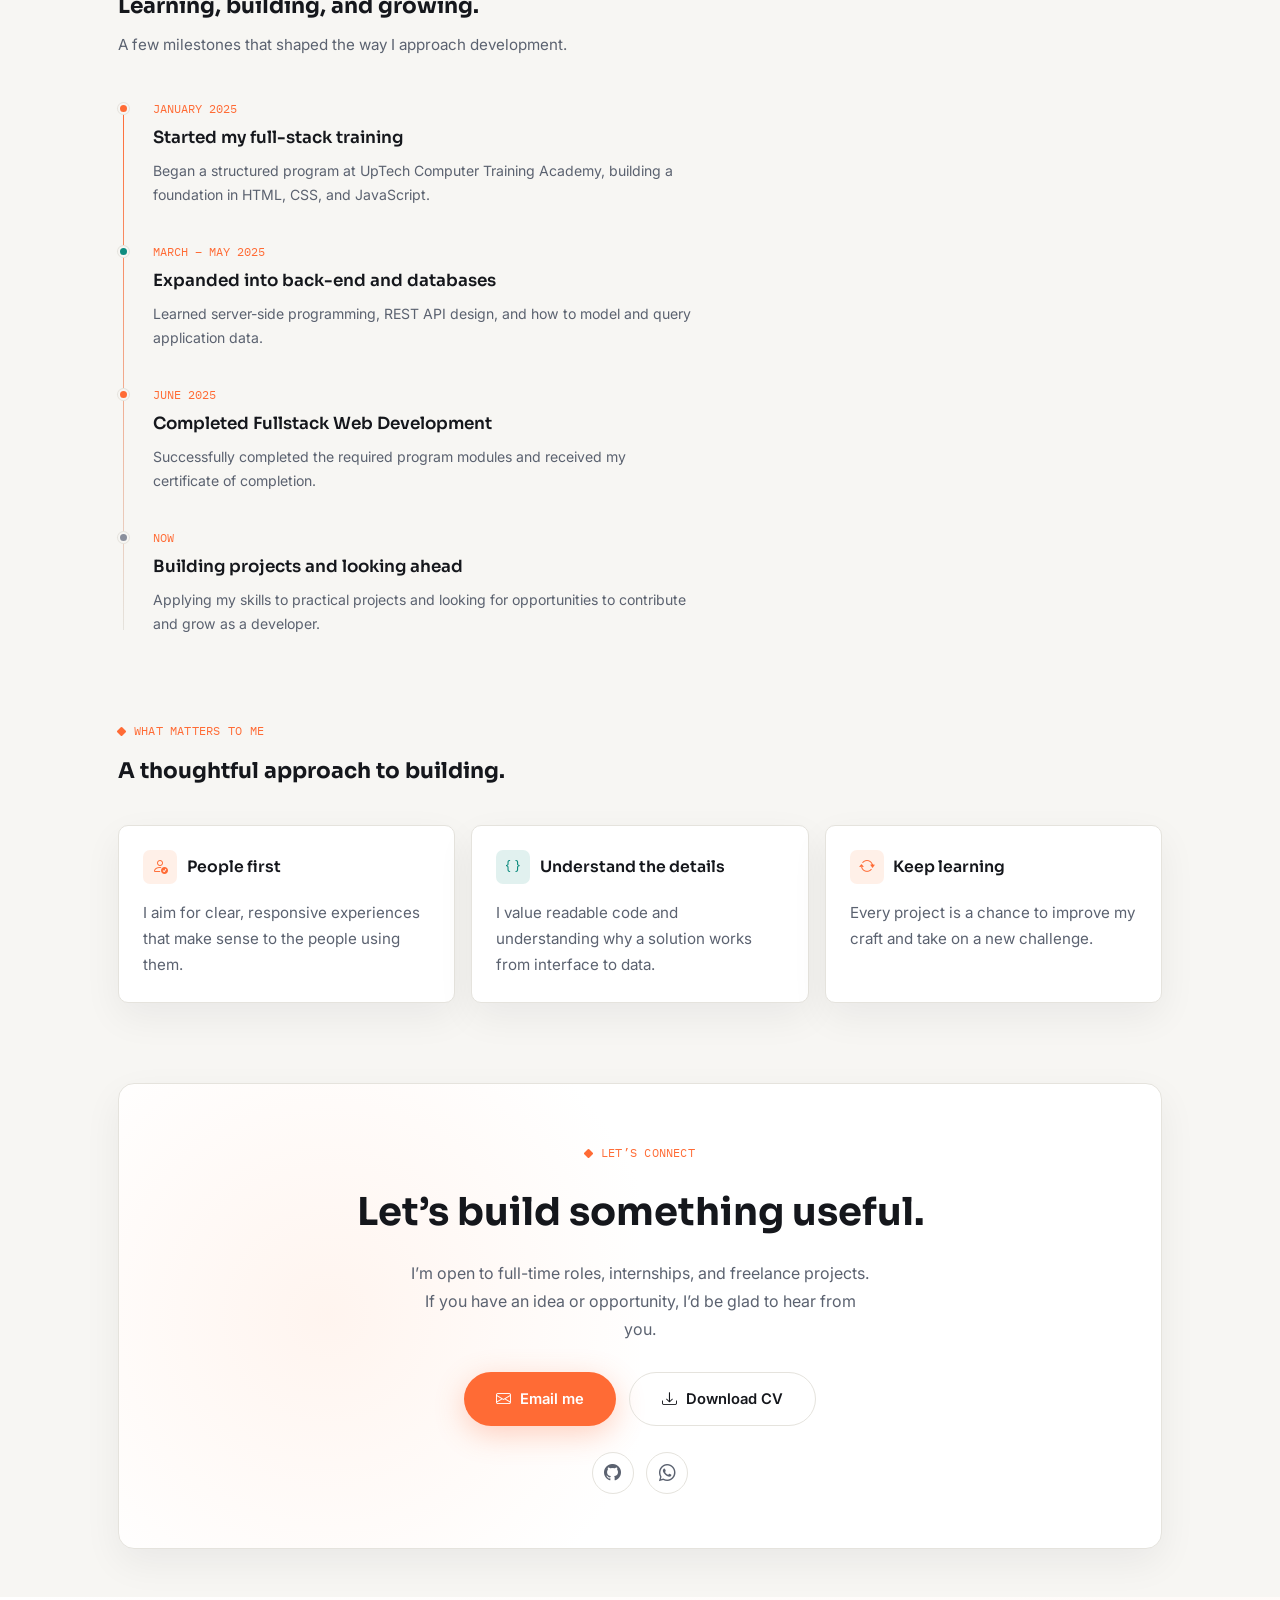
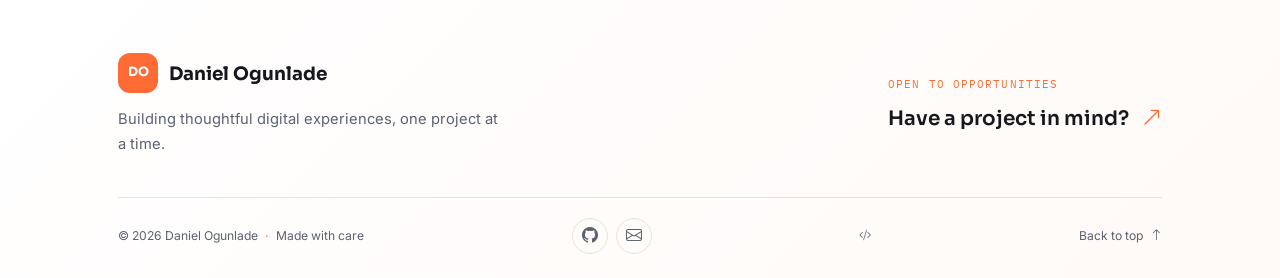
==== commit 907515b0: "first commit" ====
--- a/about.html
+++ b/about.html
@@ -1,23 +1,235 @@
 <!DOCTYPE html>
 <html lang="en">
+
 <head>
     <meta charset="UTF-8" />
     <meta name="viewport" content="width=device-width, initial-scale=1.0" />
+    <meta name="description" content="Get to know Daniel Ogunlade, a full-stack web developer in Nigeria, his journey, skills, and approach to building thoughtful digital experiences." />
+    <meta name="theme-color" content="#F7F6F3" />
     <title>About · Daniel Ogunlade</title>
+
     <link rel="preconnect" href="https://fonts.googleapis.com" />
     <link href="https://fonts.googleapis.com/css2?family=Sora:wght@400;500;600;700;800&family=Inter:wght@300;400;500;600&family=IBM+Plex+Mono:wght@400;500;600&display=swap" rel="stylesheet" />
-    <link rel="shortcut icon" href="images\logo\favicon.ico" type="image/x-icon" />
+    <link rel="icon" href="assets/images/logo/favicon.ico" type="image/x-icon" />
     <link rel="stylesheet" href="https://cdn.jsdelivr.net/npm/bootstrap-icons@1.11.3/font/bootstrap-icons.min.css" />
     <link rel="stylesheet" href="assets/css/style.css" />
     <script src="assets/js/theme-init.js"></script>
 </head>
+
 <body>
-
-
-•
-
-
+    <nav id="mainNav" aria-label="Main navigation">
+        <div class="wrap">
+            <a href="index.html" class="nav-logo"><span class="bracket">&lt;</span>Daniel<span class="bracket">/&gt;</span></a>
+            <ul class="nav-links">
+                <li><a href="index.html">Home</a></li>
+                <li><a href="about.html" aria-current="page">About</a></li>
+                <li><a href="index.html#skills">Skills</a></li>
+                <li><a href="projects.html">Projects</a></li>
+                <li><a href="dev_dashboard.html" aria-label="Developer dashboard" title="Developer dashboard"><i class="bi bi-code-slash" aria-hidden="true"></i></a></li>
+            </ul>
+            <div class="nav-right">
+                <div style="position:relative;">
+                    <button class="theme-toggle" id="themeBtn" aria-label="Theme settings" aria-controls="themeDropdown" aria-expanded="false">
+                        <i class="bi bi-circle-half" id="themeIcon" aria-hidden="true"></i>
+                    </button>
+                    <div class="theme-dropdown" id="themeDropdown" aria-hidden="true">
+                        <button class="theme-option" type="button" data-theme="light"><i class="bi bi-sun" aria-hidden="true"></i> Light <i class="bi bi-check check" aria-hidden="true"></i></button>
+                        <button class="theme-option" type="button" data-theme="dark"><i class="bi bi-moon-stars" aria-hidden="true"></i> Dark <i class="bi bi-check check" aria-hidden="true"></i></button>
+                        <button class="theme-option" type="button" data-theme="system"><i class="bi bi-display" aria-hidden="true"></i> System <i class="bi bi-check check" aria-hidden="true"></i></button>
+                    </div>
+                </div>
+                <a href="Daniel_Ogunlade_CV.pdf" download class="nav-cta"><i class="bi bi-download" aria-hidden="true"></i> <span>Resume</span></a>
+                <button class="nav-toggle" id="navToggle" aria-label="Open menu" aria-controls="mobileNavPanel" aria-expanded="false"><i class="bi bi-list" aria-hidden="true"></i></button>
+            </div>
+        </div>
+    </nav>
+
+    <div class="mobile-nav-overlay" id="mobileNavOverlay" aria-hidden="true"></div>
+    <div class="mobile-nav-panel" id="mobileNavPanel" role="dialog" aria-modal="true" aria-label="Mobile navigation" aria-hidden="true" inert>
+        <div class="mobile-nav-head">
+            <a href="index.html" class="nav-logo"><span class="bracket">&lt;</span>Daniel<span class="bracket">/&gt;</span></a>
+            <button class="mobile-nav-close" id="mobileNavClose" aria-label="Close menu"><span>Close</span><i class="bi bi-x-lg" aria-hidden="true"></i></button>
+        </div>
+        <ul class="mobile-nav-links">
+            <li><a href="index.html">Home</a></li>
+            <li><a href="about.html" aria-current="page">About</a></li>
+            <li><a href="projects.html">Projects</a></li>
+            <li><a href="dev_dashboard.html" aria-label="Developer dashboard" title="Developer dashboard"><i class="bi bi-code-slash" aria-hidden="true"></i></a></li>
+        </ul>
+        <div class="mobile-nav-footer">
+            <a href="Daniel_Ogunlade_CV.pdf" download class="nav-cta" style="justify-content:center;"><i class="bi bi-download" aria-hidden="true"></i> Download Resume</a>
+        </div>
+    </div>
+
+    <a class="skip-link" href="#mainContent">Skip to content</a>
+    <main id="mainContent">
+        <section class="page-section">
+            <div class="wrap">
+                <div class="hero-card">
+                    <div>
+                        <div class="eyebrow">A LITTLE ABOUT ME</div>
+                        <h1 class="hero-title">Curious by nature. A builder by choice.</h1>
+                        <p class="hero-copy">I’m Daniel Ogunlade, a full-stack web developer based in Nigeria. I enjoy turning ideas into clear, useful digital experiences — from the first interface to the logic and data behind it.</p>
+                        <div class="hero-actions">
+                            <a href="#my-journey" class="btn-primary"><i class="bi bi-arrow-down" aria-hidden="true"></i> My journey</a>
+                            <a href="projects.html" class="btn-secondary"><i class="bi bi-grid" aria-hidden="true"></i> Explore my work</a>
+                        </div>
+                    </div>
+                    <div class="summary-panel">
+                        <div class="eyebrow">HOW I APPROACH THE WORK</div>
+                        <h2>Build with purpose</h2>
+                        <p>I care about responsive interfaces, thoughtful details, and understanding how each part of an application works together.</p>
+                        <div class="project-meta">
+                            <span class="tag">Full-stack development</span>
+                            <span class="tag">Practical problem-solving</span>
+                            <span class="tag">Always learning</span>
+                        </div>
+                    </div>
+                </div>
+            </div>
+        </section>
+
+        <section class="page-section" id="my-journey">
+            <div class="wrap">
+                <div class="about-grid">
+                    <div>
+                        <div class="eyebrow">MY STORY</div>
+                        <h2 class="section-title">Learning how the whole web fits together.</h2>
+                        <div class="about-text">
+                            <p>My path into development began with a simple curiosity about how websites work behind the screen. That curiosity grew into a hands-on commitment to learning how to build them.</p>
+                            <p>In 2025, I completed an intensive five-month Fullstack Web Development program at UpTech Computer Training Academy. I started with <strong>HTML, CSS, and JavaScript</strong>, then moved into server-side development, REST APIs, and databases with <strong>Python, Django, Node.js, and MySQL</strong>.</p>
+                            <p>Since then, I’ve been putting that foundation into practice through projects like <strong>TastecraftMe</strong>, <strong>Marvellan Hotel</strong>, and this portfolio. I like clean, readable code, useful interfaces, and learning the reasoning behind a solution — not just making it run.</p>
+                            <p>I’m currently open to full-time roles, internships, and freelance opportunities where I can contribute, keep learning, and build products that solve real problems.</p>
+                        </div>
+                    </div>
+                    <aside class="cert-card" aria-label="Fullstack Web Development certificate">
+                        <div class="cert-card-head">
+                            <div class="cert-icon"><i class="bi bi-patch-check-fill" aria-hidden="true"></i></div>
+                            <div>
+                                <h3 class="cert-card-title">Fullstack Web Development</h3>
+                                <p class="cert-card-sub">UpTech Computer Training Academy</p>
+                            </div>
+                        </div>
+                        <div class="cert-detail"><span class="label">Completed</span><span class="value">June 2025</span></div>
+                        <div class="cert-detail"><span class="label">Certificate ID</span><span class="value">UCTA/FSD/2025/11549</span></div>
+                        <div class="cert-detail"><span class="label">Focus</span><span class="value">Full-stack web development</span></div>
+                    </aside>
+                </div>
+            </div>
+        </section>
+
+        <section class="page-section" id="experience">
+            <div class="wrap">
+                <div class="section-head">
+                    <div class="eyebrow">THE JOURNEY SO FAR</div>
+                    <h2 class="section-title">Learning, building, and growing.</h2>
+                    <p class="section-desc">A few milestones that shaped the way I approach development.</p>
+                </div>
+                <div class="build-log">
+                    <article class="log-item">
+                        <div class="log-dot"></div>
+                        <div class="log-date">JANUARY 2025</div>
+                        <h3 class="log-title">Started my full-stack training</h3>
+                        <p class="log-desc">Began a structured program at UpTech Computer Training Academy, building a foundation in HTML, CSS, and JavaScript.</p>
+                    </article>
+                    <article class="log-item">
+                        <div class="log-dot" style="background:var(--teal);"></div>
+                        <div class="log-date">MARCH – MAY 2025</div>
+                        <h3 class="log-title">Expanded into back-end and databases</h3>
+                        <p class="log-desc">Learned server-side programming, REST API design, and how to model and query application data.</p>
+                    </article>
+                    <article class="log-item">
+                        <div class="log-dot" style="background:var(--orange);"></div>
+                        <div class="log-date">JUNE 2025</div>
+                        <h3 class="log-title">Completed Fullstack Web Development</h3>
+                        <p class="log-desc">Successfully completed the required program modules and received my certificate of completion.</p>
+                    </article>
+                    <article class="log-item">
+                        <div class="log-dot" style="background:var(--muted-2);"></div>
+                        <div class="log-date">NOW</div>
+                        <h3 class="log-title">Building projects and looking ahead</h3>
+                        <p class="log-desc">Applying my skills to practical projects and looking for opportunities to contribute and grow as a developer.</p>
+                    </article>
+                </div>
+            </div>
+        </section>
+
+        <section class="page-section">
+            <div class="wrap">
+                <div class="section-head">
+                    <div class="eyebrow">WHAT MATTERS TO ME</div>
+                    <h2 class="section-title">A thoughtful approach to building.</h2>
+                </div>
+                <div class="skills-grid">
+                    <article class="skill-card">
+                        <div class="skill-card-head">
+                            <div class="skill-icon" style="background:var(--orange-soft);color:var(--orange);"><i class="bi bi-person-check" aria-hidden="true"></i></div>
+                            <h3 class="skill-card-title">People first</h3>
+                        </div>
+                        <p class="section-desc">I aim for clear, responsive experiences that make sense to the people using them.</p>
+                    </article>
+                    <article class="skill-card">
+                        <div class="skill-card-head">
+                            <div class="skill-icon" style="background:rgba(14,140,127,0.12);color:var(--teal);"><i class="bi bi-braces" aria-hidden="true"></i></div>
+                            <h3 class="skill-card-title">Understand the details</h3>
+                        </div>
+                        <p class="section-desc">I value readable code and understanding why a solution works from interface to data.</p>
+                    </article>
+                    <article class="skill-card">
+                        <div class="skill-card-head">
+                            <div class="skill-icon" style="background:var(--orange-soft);color:var(--orange);"><i class="bi bi-arrow-repeat" aria-hidden="true"></i></div>
+                            <h3 class="skill-card-title">Keep learning</h3>
+                        </div>
+                        <p class="section-desc">Every project is a chance to improve my craft and take on a new challenge.</p>
+                    </article>
+                </div>
+            </div>
+        </section>
+
+        <section class="page-section">
+            <div class="wrap">
+                <div class="contact-card">
+                    <div class="eyebrow" style="justify-content:center;">LET’S CONNECT</div>
+                    <h2 class="contact-title">Let’s build something useful.</h2>
+                    <p class="contact-desc">I’m open to full-time roles, internships, and freelance projects. If you have an idea or opportunity, I’d be glad to hear from you.</p>
+                    <div class="contact-row">
+                        <a href="mailto:ogunladedaniel12@gmail.com" class="btn-primary"><i class="bi bi-envelope" aria-hidden="true"></i> Email me</a>
+                        <a href="Daniel_Ogunlade_CV.pdf" download class="btn-secondary"><i class="bi bi-download" aria-hidden="true"></i> Download CV</a>
+                    </div>
+                    <div class="social-row">
+                        <a href="https://github.com/Ogunlade-Daniel" target="_blank" rel="noopener noreferrer" class="social-link" aria-label="GitHub"><i class="bi bi-github" aria-hidden="true"></i></a>
+                        <a href="https://wa.me/2348166729962" target="_blank" rel="noopener noreferrer" class="social-link" aria-label="WhatsApp"><i class="bi bi-whatsapp" aria-hidden="true"></i></a>
+                    </div>
+                </div>
+            </div>
+        </section>
+    </main>
+
+    <footer class="site-footer">
+        <div class="wrap">
+            <div class="footer-main">
+                <div class="footer-brand">
+                    <a href="index.html" class="footer-logo"><span>DO</span> Daniel Ogunlade</a>
+                    <p>Building thoughtful digital experiences, one project at a time.</p>
+                </div>
+                <div class="footer-invitation">
+                    <span class="footer-eyebrow">OPEN TO OPPORTUNITIES</span>
+                    <a href="mailto:ogunladedaniel12@gmail.com" class="footer-cta">Have a project in mind? <i class="bi bi-arrow-up-right" aria-hidden="true"></i></a>
+                </div>
+            </div>
+            <div class="footer-bottom">
+                <p class="footer-copyright">© 2026 Daniel Ogunlade <span>·</span> Made with care</p>
+                <div class="footer-socials" aria-label="Social links">
+                    <a href="https://github.com/Ogunlade-Daniel" target="_blank" rel="noopener noreferrer" aria-label="GitHub"><i class="bi bi-github" aria-hidden="true"></i></a>
+                    <a href="mailto:ogunladedaniel12@gmail.com" aria-label="Email"><i class="bi bi-envelope" aria-hidden="true"></i></a>
+                </div>
+                <a href="dev_dashboard.html" class="footer-top" aria-label="Developer dashboard" title="Developer dashboard"><i class="bi bi-code-slash" aria-hidden="true"></i></a>
+                <a href="#mainContent" class="footer-top">Back to top <i class="bi bi-arrow-up" aria-hidden="true"></i></a>
+            </div>
+        </div>
+    </footer>
 
     <script src="assets/js/script.js"></script>
 </body>
-</html>+
+</html>
--- a/assets/css/style.css
+++ b/assets/css/style.css
@@ -32,12 +32,34 @@
 }
 
 * { box-sizing: border-box; margin: 0; padding: 0; }
-html { scroll-behavior: smooth; }
+html {
+  scroll-behavior: smooth;
+  scroll-padding-top: 5rem;
+}
+
+::-webkit-scrollbar {
+  width: 10px;
+}
+
+::-webkit-scrollbar-track {
+  background: var(--bg);
+}
+
+::-webkit-scrollbar-thumb {
+  background: var(--orange);
+  border: 3px solid var(--bg);
+  border-radius: 999px;
+}
+
+::-webkit-scrollbar-thumb:hover {
+  background: var(--orange-2);
+}
+
 body {
   background: var(--bg);
   color: var(--ink);
   font-family: 'Inter', sans-serif;
-  font-weight: 300;
+  font-weight: 400;
   line-height: 1.7;
   transition: background 0.25s, color 0.25s;
   overflow-x: hidden;
@@ -48,6 +70,33 @@
 }
 
 a { color: inherit; text-decoration: none; }
+
+button,
+a {
+  -webkit-tap-highlight-color: transparent;
+}
+
+:focus-visible {
+  outline: 3px solid var(--orange);
+  outline-offset: 3px;
+}
+
+.skip-link {
+  position: fixed;
+  top: 0.75rem;
+  left: 0.75rem;
+  z-index: 1300;
+  padding: 0.65rem 1rem;
+  border-radius: 0.5rem;
+  background: var(--ink);
+  color: var(--bg);
+  transform: translateY(-160%);
+  transition: transform 0.2s ease;
+}
+
+.skip-link:focus {
+  transform: translateY(0);
+}
 
 ::selection { background: var(--orange); color: #fff; }
 
@@ -113,41 +162,6 @@
   cursor: pointer;
 }
 
-.mobile-nav-overlay {
-  position: fixed;
-  inset: 0;
-  background: rgba(15, 17, 24, 0.45);
-  backdrop-filter: blur(4px);
-  opacity: 0;
-  visibility: hidden;
-  transition: all 0.25s ease;
-  z-index: 240;
-}
-
-.mobile-nav-overlay.active {
-  opacity: 1;
-  visibility: visible;
-}
-
-.mobile-nav-panel {
-  position: fixed;
-  top: 0;
-  right: 0;
-  width: min(320px, 86vw);
-  height: 100vh;
-  background: var(--surface);
-  border-left: 1px solid var(--border);
-  box-shadow: -12px 0 40px var(--shadow-md);
-  transform: translateX(102%);
-  transition: transform 0.28s ease;
-  z-index: 260;
-  padding: 1.2rem;
-}
-
-.mobile-nav-panel.active {
-  transform: translateX(0);
-}
-
 .mobile-nav-head {
   display: flex;
   justify-content: space-between;
@@ -463,21 +477,6 @@
 .social-link:hover {
   border-color: var(--orange);
   color: var(--orange);
-}
-
-footer {
-  padding: 2rem 0 3rem;
-  color: var(--muted);
-}
-
-.footer-row {
-  display: flex;
-  justify-content: space-between;
-  align-items: center;
-  gap: 1rem;
-  flex-wrap: wrap;
-  border-top: 1px solid var(--border);
-  padding-top: 1.25rem;
 }
 
 @media (max-width: 820px) {
@@ -613,13 +612,20 @@
         }
     
         .mobile-nav-close {
+            display: inline-flex;
+            align-items: center;
+            justify-content: center;
+            gap: 0.45rem;
             background: none;
             border: 1px solid var(--border);
             border-radius: 8px;
-            width: 34px;
-            height: 34px;
+            min-width: 40px;
+            min-height: 40px;
+            padding: 0.5rem 0.7rem;
             color: var(--ink);
-            font-size: 1rem;
+            font: inherit;
+            font-size: 0.85rem;
+            font-weight: 600;
             cursor: pointer;
         }
     
@@ -663,10 +669,11 @@
     
         /* ═══════════════════════ HERO — COMBINED ═══════════════════════ */
         #hero {
-            min-height: 100vh;
-            display: flex;
-            align-items: center;
-            padding: 6rem 0 3rem;
+            min-height: calc(100vh - 72px);
+            min-height: calc(100svh - 72px);
+            display: flex;
+            align-items: center;
+            padding: 3rem 0;
             position: relative;
         }
     
@@ -805,32 +812,29 @@
         /* ─── Stats ─── */
         #stats {
             padding: 1.25rem 0 0;
-            margin-top: -90px;
-            margin-bottom: 50px;
+            margin: 0 0 3rem;
         }
 
         .hero-stats {
-            display: flex;
+            display: grid;
+            grid-template-columns: repeat(3, minmax(0, 1fr));
             gap: clamp(1.4rem, 3vw, 3rem);
             align-items: center;
-            justify-content: space-between;
             width: 100%;
             padding: 1.1rem 0 0;
             border-top: 3px solid var(--border);
             opacity: 0;
             transform: translateY(18px);
             animation: fadeUp 0.7s 0.58s forwards;
-            flex-wrap: wrap;
         }
 
         .stat-item {
-            flex: 1 1 150px;
             min-width: 0;
             padding: 0.35rem 0;
         }
 
         .stat-item h3 {
-            font-size: 2rem;
+            font-size: clamp(1.5rem, 3vw, 2rem);
             font-weight: 800;
             color: var(--ink);
             line-height: 1.1;
@@ -842,7 +846,7 @@
 
         .stat-item p {
             color: var(--muted-2);
-            font-size: 0.82rem;
+            font-size: clamp(0.7rem, 1.5vw, 0.82rem);
             font-weight: 500;
             margin-top: 4px;
         }
@@ -1246,10 +1250,12 @@
         }
     
         .project-card img {
-            transition: all 0.3s;
+            display: block;
             object-fit: cover;
             width: 100%;
-            height: 100%;
+            height: auto;
+            aspect-ratio: 16 / 9;
+            transition: transform 0.3s ease;
         }
     
         .project-card:hover img {
@@ -1258,6 +1264,9 @@
     
         .project-thumb {
             height: 150px;
+            min-height: 150px;
+            aspect-ratio: 16 / 9;
+            flex-shrink: 0;
             display: flex;
             align-items: center;
             justify-content: center;
@@ -1294,6 +1303,7 @@
             font-family: 'Sora', sans-serif;
             font-weight: 600;
             font-size: 1.02rem;
+            margin-top: 0;
             margin-bottom: 0.5rem;
         }
     
@@ -1421,7 +1431,8 @@
             margin-bottom: 0.6rem;
         }
     
-        .cred-card h5 {
+        .cred-card h3 {
+            margin: 0;
             font-weight: 600;
             font-size: 0.95rem;
             color: var(--ink);
@@ -1514,37 +1525,148 @@
         }
     
         /* ═══════════════════════ FOOTER ═══════════════════════ */
-        footer {
-            padding: 2.2rem 0;
+        .site-footer {
+            padding: 3.5rem 0 1.5rem;
+            background: linear-gradient(135deg, var(--surface), color-mix(in srgb, var(--orange-soft) 35%, var(--surface)));
+            color: var(--ink);
+        }
+
+        .footer-main {
+            display: grid;
+            grid-template-columns: 1fr auto;
+            align-items: center;
+            gap: 2rem;
+            padding-bottom: 2.5rem;
+        }
+
+        .footer-logo {
+            display: inline-flex;
+            align-items: center;
+            gap: 0.7rem;
+            font-family: 'Sora', sans-serif;
+            font-size: 1.15rem;
+            font-weight: 700;
+        }
+
+        .footer-logo span {
+            display: grid;
+            width: 2.5rem;
+            height: 2.5rem;
+            place-items: center;
+            border-radius: 0.75rem;
+            background: var(--orange);
+            color: #fff;
+            font-size: 0.8rem;
+        }
+
+        .footer-brand p {
+            max-width: 24rem;
+            margin-top: 0.85rem;
+            color: var(--muted);
+            font-size: 0.92rem;
+        }
+
+        .footer-invitation {
+            display: grid;
+            justify-items: start;
+            gap: 0.55rem;
+        }
+
+        .footer-eyebrow {
+            color: var(--orange);
+            font-family: 'IBM Plex Mono', monospace;
+            font-size: 0.68rem;
+            letter-spacing: 0.1em;
+        }
+
+        .footer-cta {
+            display: inline-flex;
+            align-items: center;
+            gap: 0.8rem;
+            font-family: 'Sora', sans-serif;
+            font-size: clamp(1rem, 2vw, 1.25rem);
+            font-weight: 600;
+            transition: color 0.2s ease;
+        }
+
+        .footer-cta i {
+            color: var(--orange);
+            transition: transform 0.2s ease;
+        }
+
+        .footer-cta:hover {
+            color: var(--orange);
+        }
+
+        .footer-cta:hover i {
+            transform: translate(3px, -3px);
+        }
+
+        .footer-bottom {
+            display: flex;
+            align-items: center;
+            justify-content: space-between;
+            gap: 1.25rem;
+            padding-top: 1.25rem;
             border-top: 1px solid var(--border);
         }
-    
-        .footer-row {
-            display: flex;
-            justify-content: space-between;
-            align-items: center;
-            flex-wrap: wrap;
-            gap: 0.8rem;
-        }
-    
-        .footer-text {
-            font-size: 0.78rem;
+
+        .footer-copyright,
+        .footer-top {
             color: var(--muted);
-            font-family: 'IBM Plex Mono', monospace;
-        }
-    
-        .footer-link {
-            font-size: 0.78rem;
+            font-size: 0.76rem;
+        }
+
+        .footer-copyright span {
+            padding: 0 0.25rem;
+            color: var(--orange);
+        }
+
+        .footer-socials {
+            display: flex;
+            gap: 0.5rem;
+        }
+
+        .footer-socials a {
+            display: grid;
+            width: 2.25rem;
+            height: 2.25rem;
+            place-items: center;
+            border: 1px solid var(--border);
+            border-radius: 50%;
             color: var(--muted);
-            transition: color 0.2s;
-        }
-    
-        .footer-link:hover {
+            transition: color 0.2s ease, border-color 0.2s ease, background 0.2s ease;
+        }
+
+        .footer-socials a:hover {
+            border-color: var(--orange);
+            background: var(--orange);
+            color: #fff;
+        }
+
+        .footer-top {
+            display: inline-flex;
+            align-items: center;
+            gap: 0.45rem;
+            transition: color 0.2s ease;
+        }
+
+        .footer-top:hover {
             color: var(--orange);
         }
     
         /* ═══════════════════════ RESPONSIVE ═══════════════════════ */
         @media (max-width: 992px) {
+            #hero {
+                min-height: 0;
+                padding: 3rem 0 2rem;
+            }
+
+            #stats {
+                padding-top: 0.75rem;
+                margin-bottom: 2.5rem;
+            }
+
             .hero-grid {
                 grid-template-columns: 1fr;
                 gap: 2rem;
@@ -1553,13 +1675,11 @@
     
             /* ─── FLIP THE ORDER: visual on top, text below ─── */
             .hero-grid>div:first-child {
-                /* text column */
+                order: 1;
+            }
+    
+            .hero-grid>div:last-child {
                 order: 2;
-            }
-    
-            .hero-grid>div:last-child {
-                /* visual column (avatar + commit) */
-                order: 1;
             }
     
             .hero-visual {
@@ -1606,10 +1726,6 @@
                 justify-content: center;
             }
     
-            .hero-stats {
-                justify-content: center;
-            }
-    
             .about-grid {
                 grid-template-columns: 1fr;
                 text-align: center;
@@ -1641,6 +1757,16 @@
         }
     
         @media (max-width: 480px) {
+            .mobile-nav-panel {
+                right: 0;
+                width: 100vw;
+                max-width: 100vw;
+                height: 100vh;
+                height: 100dvh;
+                border-left: 0;
+                padding: calc(1.25rem + env(safe-area-inset-top)) calc(1.25rem + env(safe-area-inset-right)) calc(1.25rem + env(safe-area-inset-bottom)) calc(1.25rem + env(safe-area-inset-left));
+            }
+
             .nav-cta span {
                 display: none;
             }
@@ -1663,15 +1789,18 @@
                 background: color-mix(in srgb, var(--orange) 12%, transparent) !important;
             }
     
+            .stat-item {
+                text-align: center;
+            }
+
             .hero-stats {
-                gap: 1.5rem;
-                flex-wrap: wrap;
-            }
-    
-            .stat-item h3 {
-                font-size: 1.5rem;
-            }
-    
+                gap: 0.5rem;
+            }
+
+            #stats {
+                margin-bottom: 2rem;
+            }
+
             .commit-panel {
                 display: none;
             }
@@ -1683,6 +1812,29 @@
     
             .commit-meta {
                 white-space: normal;
+            }
+        }
+
+        @media (max-width: 700px) {
+            .footer-main {
+                grid-template-columns: minmax(0, 1fr);
+                gap: 1.5rem;
+                padding-bottom: 2rem;
+            }
+
+            .footer-bottom {
+                display: grid;
+                grid-template-columns: minmax(0, 1fr) auto;
+                gap: 1rem;
+            }
+
+            .footer-copyright {
+                grid-column: 1 / -1;
+                overflow-wrap: anywhere;
+            }
+
+            .footer-top {
+                justify-self: end;
             }
         }
     
@@ -1697,8 +1849,8 @@
         /* ═══════════════════════ BOTTOM-RIGHT UI ═══════════════════════ */
         .br-bottom {
             position: fixed;
-            right: 20px;
-            bottom: 20px;
+            right: clamp(12px, 2vw, 20px);
+            bottom: clamp(12px, 2vw, 20px);
             display: flex;
             flex-direction: column;
             gap: 12px;
@@ -1707,8 +1859,8 @@
         }
     
         .br-btn {
-            width: 56px;
-            height: 56px;
+            width: clamp(48px, 4vw, 56px);
+            height: clamp(48px, 4vw, 56px);
             border-radius: 12px;
             background: var(--surface);
             border: 1px solid var(--border);
@@ -1733,80 +1885,208 @@
     
         /* contact panel */
         .br-contact-panel {
+            display: none;
             position: absolute;
-            right: 70px;
-            bottom: 0;
-            width: 340px;
-            max-width: calc(100vw - 100px);
+            right: 0;
+            bottom: calc(100% + 14px);
+            width: min(380px, calc(100vw - 32px));
+            max-height: min(620px, calc(100dvh - 100px));
+            overflow-y: auto;
             background: var(--surface);
             border: 1px solid var(--border);
-            border-radius: 12px;
-            padding: 12px;
-            box-shadow: 0 20px 60px var(--shadow-md);
-            transform: translateY(12px) scale(0.98);
-            opacity: 0;
-            visibility: hidden;
-            transition: transform 0.16s ease, opacity 0.14s ease, visibility 0.16s;
+            border-radius: 20px;
+            padding: 1.35rem;
+            box-shadow: 0 24px 70px var(--shadow-md);
         }
     
         .br-contact-panel.open {
-            transform: translateY(0) scale(1);
-            opacity: 1;
-            visibility: visible;
+            display: block;
+        }
+
+        .br-panel-head {
+            display: flex;
+            align-items: flex-start;
+            gap: 0.9rem;
+            padding: 0.15rem 2.5rem 1.2rem 0;
+        }
+
+        .br-panel-icon {
+            display: grid;
+            width: 2.8rem;
+            height: 2.8rem;
+            flex: 0 0 2.8rem;
+            place-items: center;
+            border-radius: 1rem;
+            background: var(--orange-soft);
+            color: var(--orange);
+            font-size: 1.2rem;
+        }
+
+        .br-panel-intro {
+            min-width: 0;
+        }
+
+        .br-panel-kicker {
+            margin-bottom: 0.15rem;
+            color: var(--orange);
+            font-family: 'IBM Plex Mono', monospace;
+            font-size: 0.65rem;
+            font-weight: 600;
+            letter-spacing: 0.1em;
+        }
+
+        .br-panel-intro h2 {
+            color: var(--ink);
+            font-family: 'Sora', sans-serif;
+            font-size: 1.2rem;
+            font-weight: 700;
+            line-height: 1.35;
+        }
+
+        .br-panel-intro > p:last-child {
+            margin-top: 0.3rem;
+            color: var(--muted);
+            font-size: 0.82rem;
+            line-height: 1.5;
         }
     
         .br-contact-panel form {
             display: flex;
             flex-direction: column;
-            gap: 8px;
+            gap: 0.45rem;
+        }
+
+        .br-contact-panel label {
+            margin-top: 0.35rem;
+            color: var(--ink);
+            font-size: 0.75rem;
+            font-weight: 600;
         }
     
         .br-contact-panel input,
         .br-contact-panel textarea {
             width: 100%;
-            padding: 8px 10px;
+            padding: 0.75rem 0.85rem;
             border: 1px solid var(--border);
-            border-radius: 8px;
+            border-radius: 0.75rem;
             background: var(--bg);
             color: var(--ink);
             font-family: inherit;
+            font-size: 0.85rem;
+            transition: border-color 0.18s ease, box-shadow 0.18s ease;
+        }
+
+        .br-contact-panel input::placeholder,
+        .br-contact-panel textarea::placeholder {
+            color: var(--muted-2);
+        }
+
+        .br-contact-panel input:focus,
+        .br-contact-panel textarea:focus {
+            border-color: var(--orange);
+            outline: none;
+            box-shadow: 0 0 0 3px color-mix(in srgb, var(--orange) 16%, transparent);
         }
     
         .br-contact-panel textarea {
-            min-height: 84px;
-            resize: vertical
-        }
-    
-        .br-contact-row {
-            display: flex;
-            gap: 8px
+            min-height: 104px;
+            resize: vertical;
         }
     
         .br-send {
+            display: flex;
+            align-items: center;
+            justify-content: center;
+            gap: 0.6rem;
+            width: 100%;
+            margin-top: 0.55rem;
+            padding: 0.85rem 1rem;
+            border: 0;
+            border-radius: 0.8rem;
             background: var(--orange);
             color: #fff;
-            border: none;
-            padding: 8px 12px;
-            border-radius: 8px;
-            cursor: pointer
+            font: inherit;
+            font-size: 0.88rem;
+            font-weight: 600;
+            cursor: pointer;
+            box-shadow: 0 8px 22px color-mix(in srgb, var(--orange) 24%, transparent);
+            transition: background 0.18s ease, transform 0.18s ease, box-shadow 0.18s ease;
+        }
+    
+        .br-send:hover {
+            background: var(--orange-2);
+            transform: translateY(-1px);
+            box-shadow: 0 10px 26px color-mix(in srgb, var(--orange) 30%, transparent);
+        }
+
+        .br-direct-email {
+            display: flex;
+            align-items: center;
+            justify-content: center;
+            gap: 0.4rem;
+            margin-top: 1rem;
+            color: var(--muted);
+            font-size: 0.72rem;
+            text-align: center;
+            overflow-wrap: anywhere;
+        }
+
+        .br-direct-email i {
+            color: var(--orange);
         }
     
         .br-close {
             position: absolute;
-            top: 8px;
-            right: 8px;
-            bottom: 8px;
-            background: none;
+            top: 1rem;
+            right: 1rem;
+            display: grid;
+            width: 2.25rem;
+            height: 2.25rem;
+            place-items: center;
+            background: var(--bg);
             border: 1px solid var(--border);
-            border-radius: 8px;
-            color: var(--ink);
-            padding: 6px;
-            cursor: pointer
+            border-radius: 50%;
+            color: var(--muted);
+            cursor: pointer;
+            transition: color 0.18s ease, border-color 0.18s ease, background 0.18s ease;
+        }
+
+        .br-close:hover {
+            border-color: var(--orange);
+            background: var(--orange-soft);
+            color: var(--orange);
+        }
+
+        @media (max-width: 480px) {
+            .br-contact-panel {
+                right: -0.25rem;
+                width: min(380px, calc(100vw - 24px));
+                max-height: calc(100dvh - 92px);
+                padding: 1.1rem;
+                border-radius: 18px;
+            }
+
+            .br-panel-head {
+                gap: 0.7rem;
+                padding-right: 2.3rem;
+            }
+
+            .br-close {
+                top: 0.8rem;
+                right: 0.8rem;
+            }
         }
     
         /* back-to-top progress fill */
         .br-back {
-            position: relative;
+            display: none;
+            position: absolute;
+            right: 0;
+            bottom: calc(100% + 12px);
+        }
+
+        .br-back.is-visible {
+            display: inline-grid;
         }
     
         .br-back::before {
@@ -1895,3 +2175,23 @@
             visibility: hidden;
             pointer-events: none
         }
+
+        @media (prefers-reduced-motion: reduce) {
+            html {
+                scroll-behavior: auto;
+            }
+
+            *,
+            *::before,
+            *::after {
+                animation-duration: 0.01ms !important;
+                animation-iteration-count: 1 !important;
+                scroll-behavior: auto !important;
+                transition-duration: 0.01ms !important;
+            }
+
+            .reveal {
+                opacity: 1;
+                transform: none;
+            }
+        }
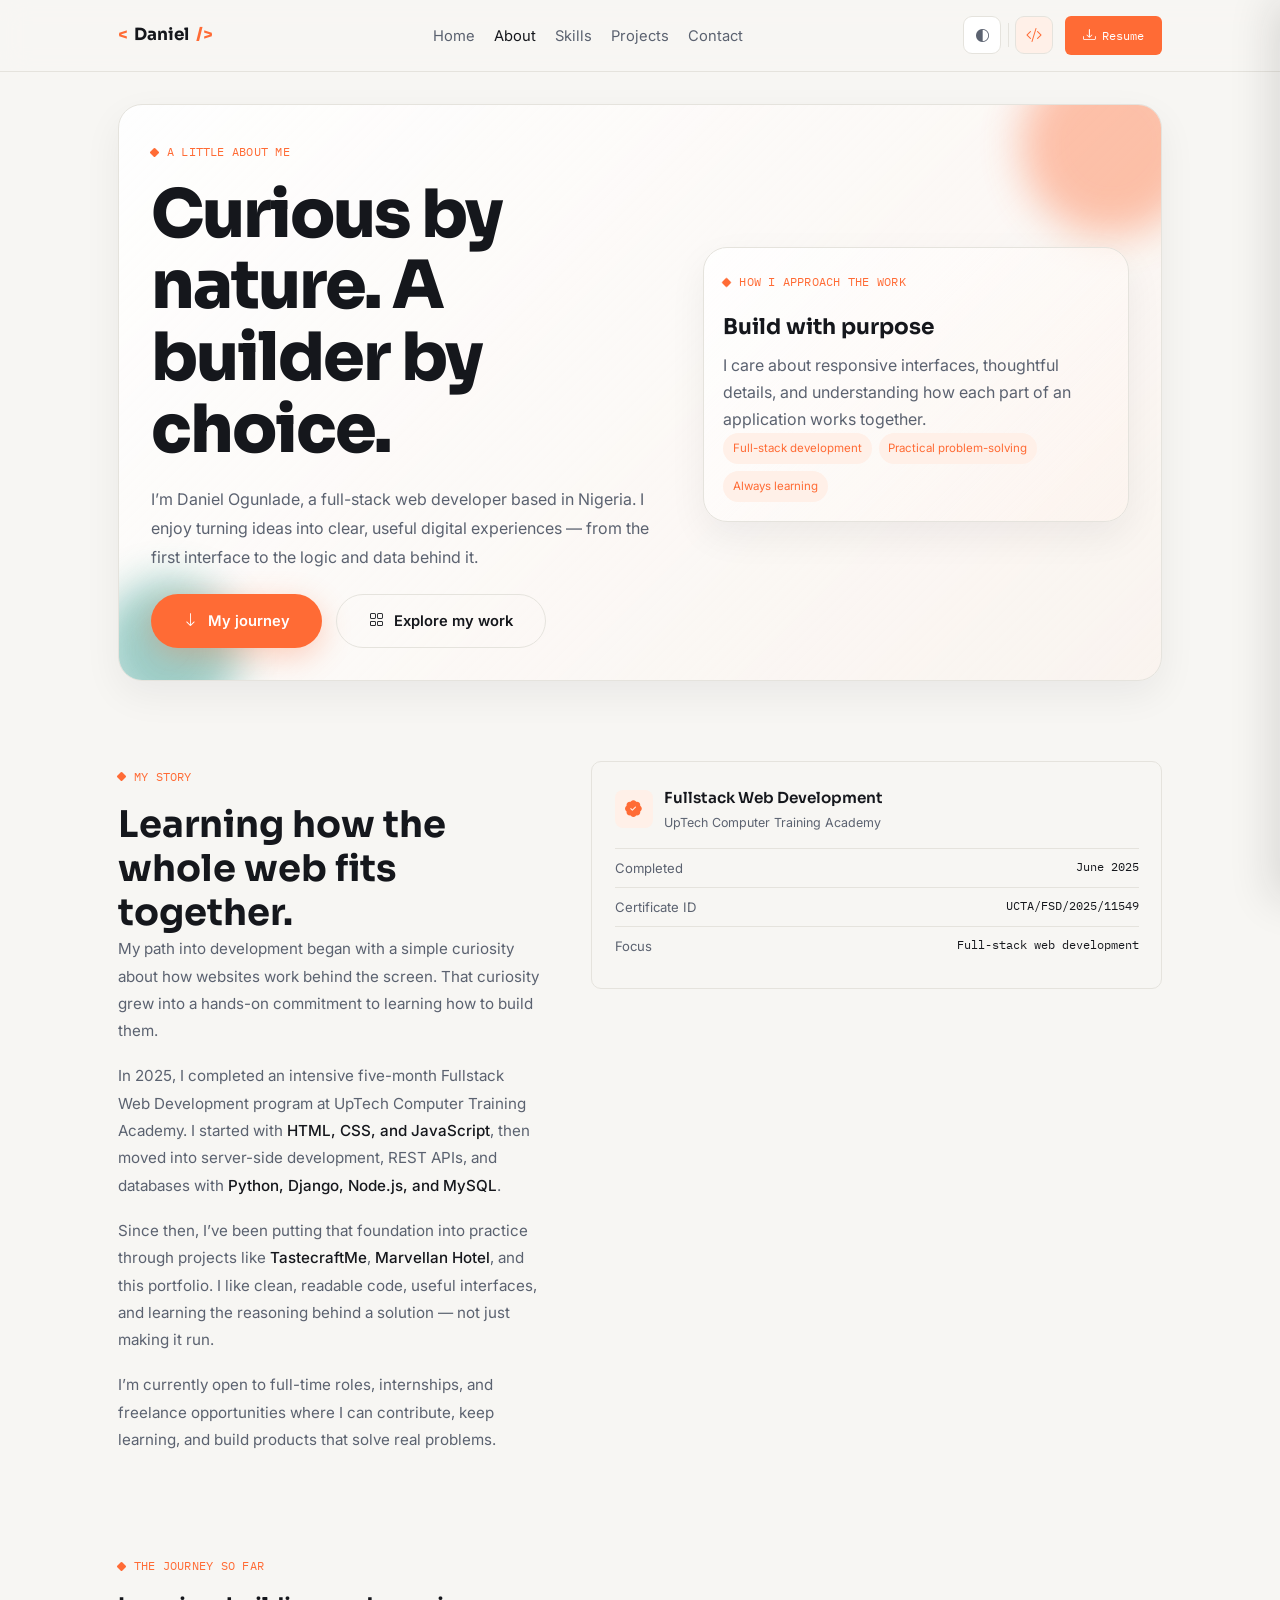
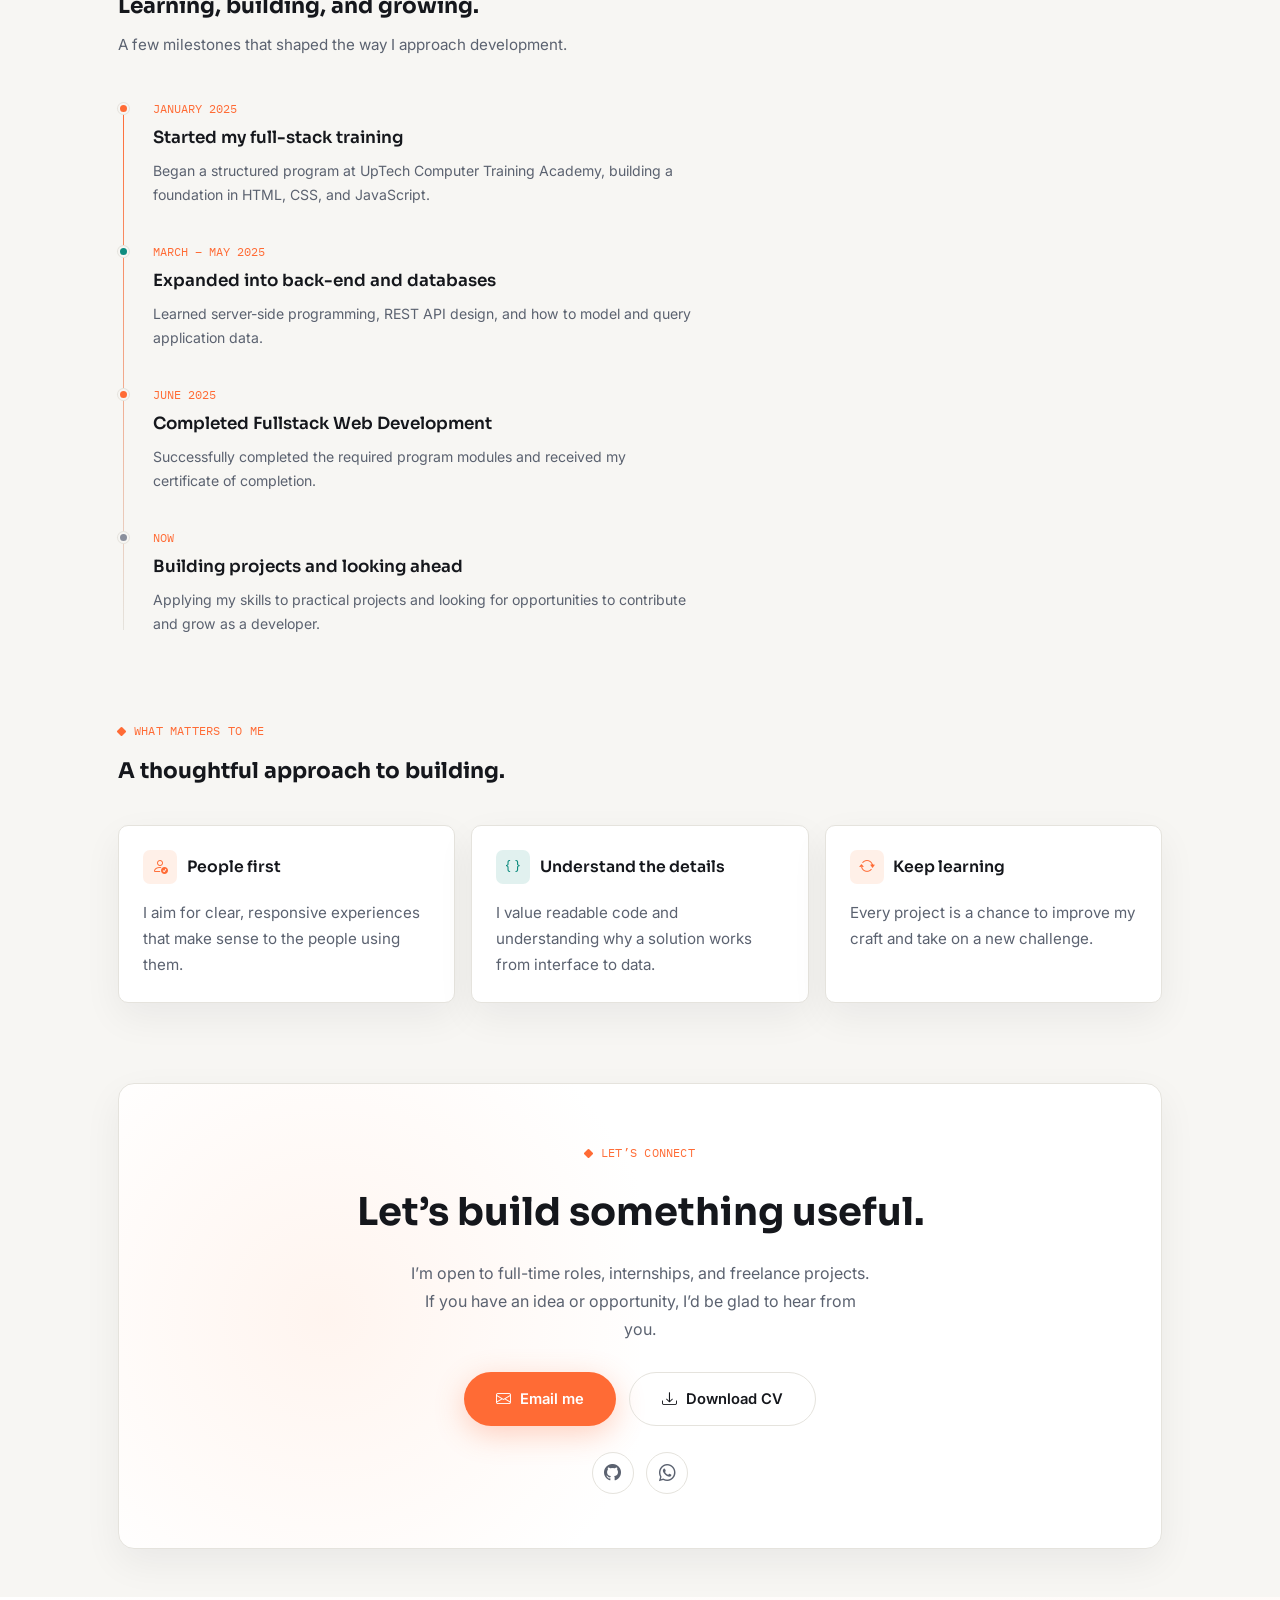
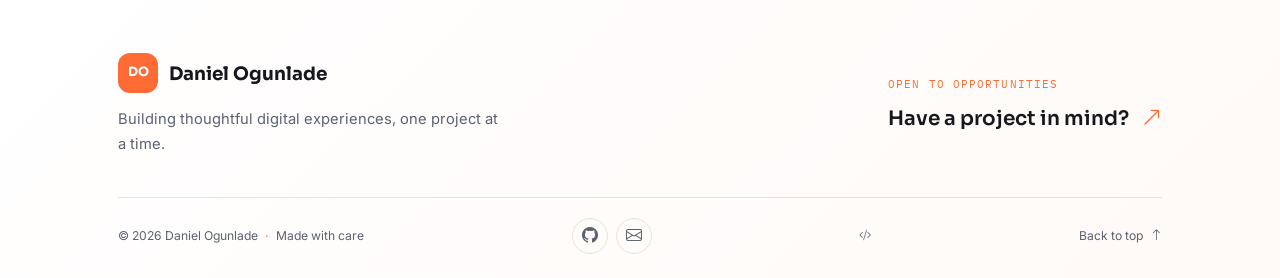
==== commit f0550cac: "first commit" ====
--- a/about.html
+++ b/about.html
@@ -19,13 +19,13 @@
 <body>
     <nav id="mainNav" aria-label="Main navigation">
         <div class="wrap">
-            <a href="index.html" class="nav-logo"><span class="bracket">&lt;</span>Daniel<span class="bracket">/&gt;</span></a>
+            <a href="index.html#hero" class="nav-logo"><span class="bracket">&lt;</span>Daniel<span class="bracket">/&gt;</span></a>
             <ul class="nav-links">
-                <li><a href="index.html">Home</a></li>
+                <li><a href="index.html#hero">Home</a></li>
                 <li><a href="about.html" aria-current="page">About</a></li>
                 <li><a href="index.html#skills">Skills</a></li>
                 <li><a href="projects.html">Projects</a></li>
-                <li><a href="dev_dashboard.html" aria-label="Developer dashboard" title="Developer dashboard"><i class="bi bi-code-slash" aria-hidden="true"></i></a></li>
+                <li><a href="index.html#contact">Contact</a></li>
             </ul>
             <div class="nav-right">
                 <div style="position:relative;">
@@ -38,6 +38,7 @@
                         <button class="theme-option" type="button" data-theme="system"><i class="bi bi-display" aria-hidden="true"></i> System <i class="bi bi-check check" aria-hidden="true"></i></button>
                     </div>
                 </div>
+                <a class="nav-dashboard" href="dev_dashboard.html" aria-label="Developer dashboard" title="Developer dashboard"><i class="bi bi-code-slash" aria-hidden="true"></i></a>
                 <a href="Daniel_Ogunlade_CV.pdf" download class="nav-cta"><i class="bi bi-download" aria-hidden="true"></i> <span>Resume</span></a>
                 <button class="nav-toggle" id="navToggle" aria-label="Open menu" aria-controls="mobileNavPanel" aria-expanded="false"><i class="bi bi-list" aria-hidden="true"></i></button>
             </div>
@@ -47,16 +48,18 @@
     <div class="mobile-nav-overlay" id="mobileNavOverlay" aria-hidden="true"></div>
     <div class="mobile-nav-panel" id="mobileNavPanel" role="dialog" aria-modal="true" aria-label="Mobile navigation" aria-hidden="true" inert>
         <div class="mobile-nav-head">
-            <a href="index.html" class="nav-logo"><span class="bracket">&lt;</span>Daniel<span class="bracket">/&gt;</span></a>
+            <a href="index.html#hero" class="nav-logo"><span class="bracket">&lt;</span>Daniel<span class="bracket">/&gt;</span></a>
             <button class="mobile-nav-close" id="mobileNavClose" aria-label="Close menu"><span>Close</span><i class="bi bi-x-lg" aria-hidden="true"></i></button>
         </div>
         <ul class="mobile-nav-links">
-            <li><a href="index.html">Home</a></li>
+            <li><a href="index.html#hero">Home</a></li>
             <li><a href="about.html" aria-current="page">About</a></li>
+            <li><a href="index.html#skills">Skills</a></li>
             <li><a href="projects.html">Projects</a></li>
-            <li><a href="dev_dashboard.html" aria-label="Developer dashboard" title="Developer dashboard"><i class="bi bi-code-slash" aria-hidden="true"></i></a></li>
+            <li><a href="index.html#contact">Contact</a></li>
         </ul>
         <div class="mobile-nav-footer">
+            <a class="mobile-dashboard-link" href="dev_dashboard.html"><i class="bi bi-code-slash" aria-hidden="true"></i> Open Developer Dashboard</a>
             <a href="Daniel_Ogunlade_CV.pdf" download class="nav-cta" style="justify-content:center;"><i class="bi bi-download" aria-hidden="true"></i> Download Resume</a>
         </div>
     </div>
@@ -209,7 +212,7 @@
         <div class="wrap">
             <div class="footer-main">
                 <div class="footer-brand">
-                    <a href="index.html" class="footer-logo"><span>DO</span> Daniel Ogunlade</a>
+                    <a href="index.html#hero" class="footer-logo"><span>DO</span> Daniel Ogunlade</a>
                     <p>Building thoughtful digital experiences, one project at a time.</p>
                 </div>
                 <div class="footer-invitation">
--- a/assets/css/style.css
+++ b/assets/css/style.css
@@ -238,6 +238,58 @@
 
 .theme-toggle:hover { color: var(--orange); border-color: var(--orange); }
 
+.nav-dashboard {
+  position: relative;
+  display: grid;
+  place-items: center;
+  width: 38px;
+  height: 38px;
+  margin-left: 0.1rem;
+  border: 1px solid var(--border);
+  border-radius: 9px;
+  background: var(--orange-soft);
+  color: var(--orange);
+  font-size: 1rem;
+  transition: background 0.2s ease, border-color 0.2s ease, transform 0.2s ease;
+}
+
+.nav-dashboard::before {
+  content: '';
+  position: absolute;
+  left: -0.5rem;
+  width: 1px;
+  height: 24px;
+  background: var(--border);
+}
+
+.nav-dashboard:hover {
+  border-color: var(--orange);
+  background: color-mix(in srgb, var(--orange-soft) 72%, var(--orange) 12%);
+  transform: translateY(-1px);
+}
+
+.mobile-dashboard-link {
+  display: flex;
+  align-items: center;
+  justify-content: center;
+  gap: 0.55rem;
+  min-height: 44px;
+  padding: 0.7rem 1rem;
+  border: 1px solid var(--border);
+  border-radius: 8px;
+  background: var(--orange-soft);
+  color: var(--orange);
+  font-family: 'IBM Plex Mono', monospace;
+  font-size: 0.8rem;
+  font-weight: 600;
+  transition: border-color 0.2s ease, transform 0.2s ease;
+}
+
+.mobile-dashboard-link:hover {
+  border-color: var(--orange);
+  transform: translateY(-1px);
+}
+
 .hero {
   padding: 4.5rem 0 2rem;
 }
